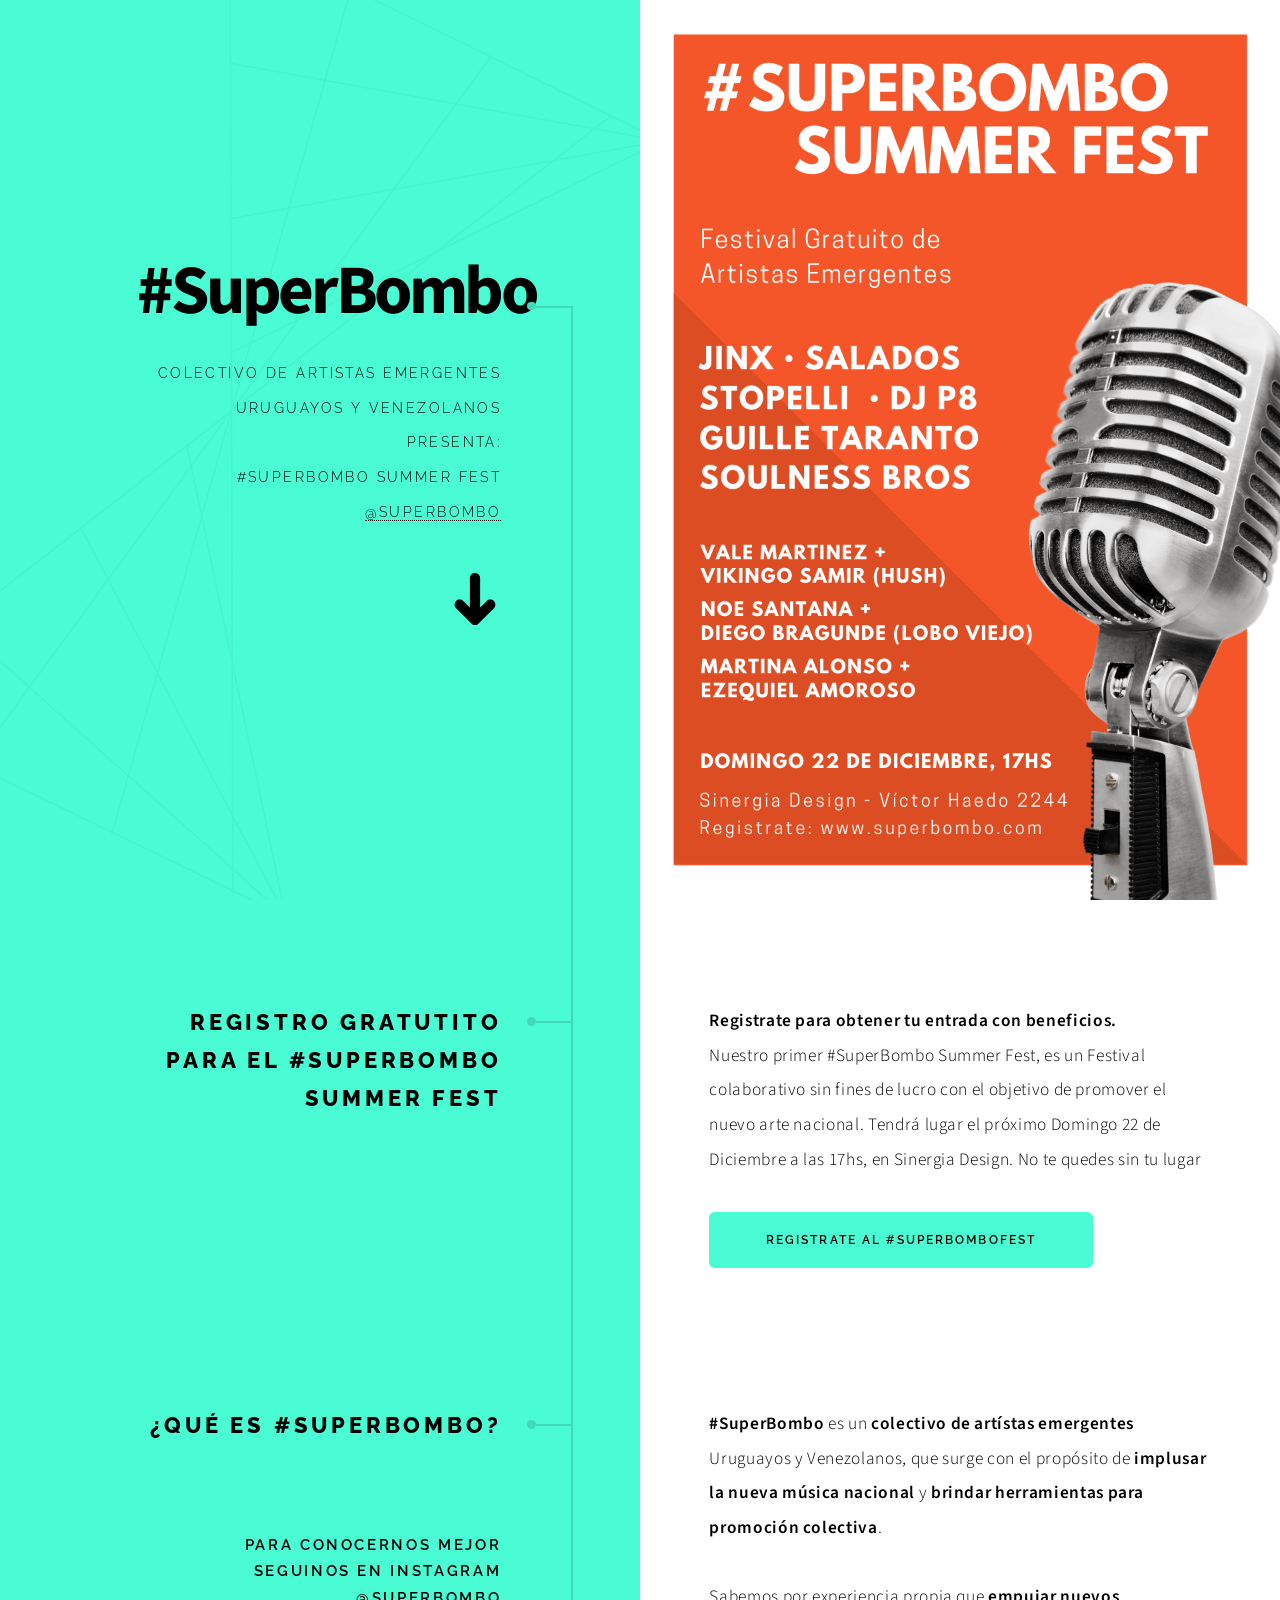
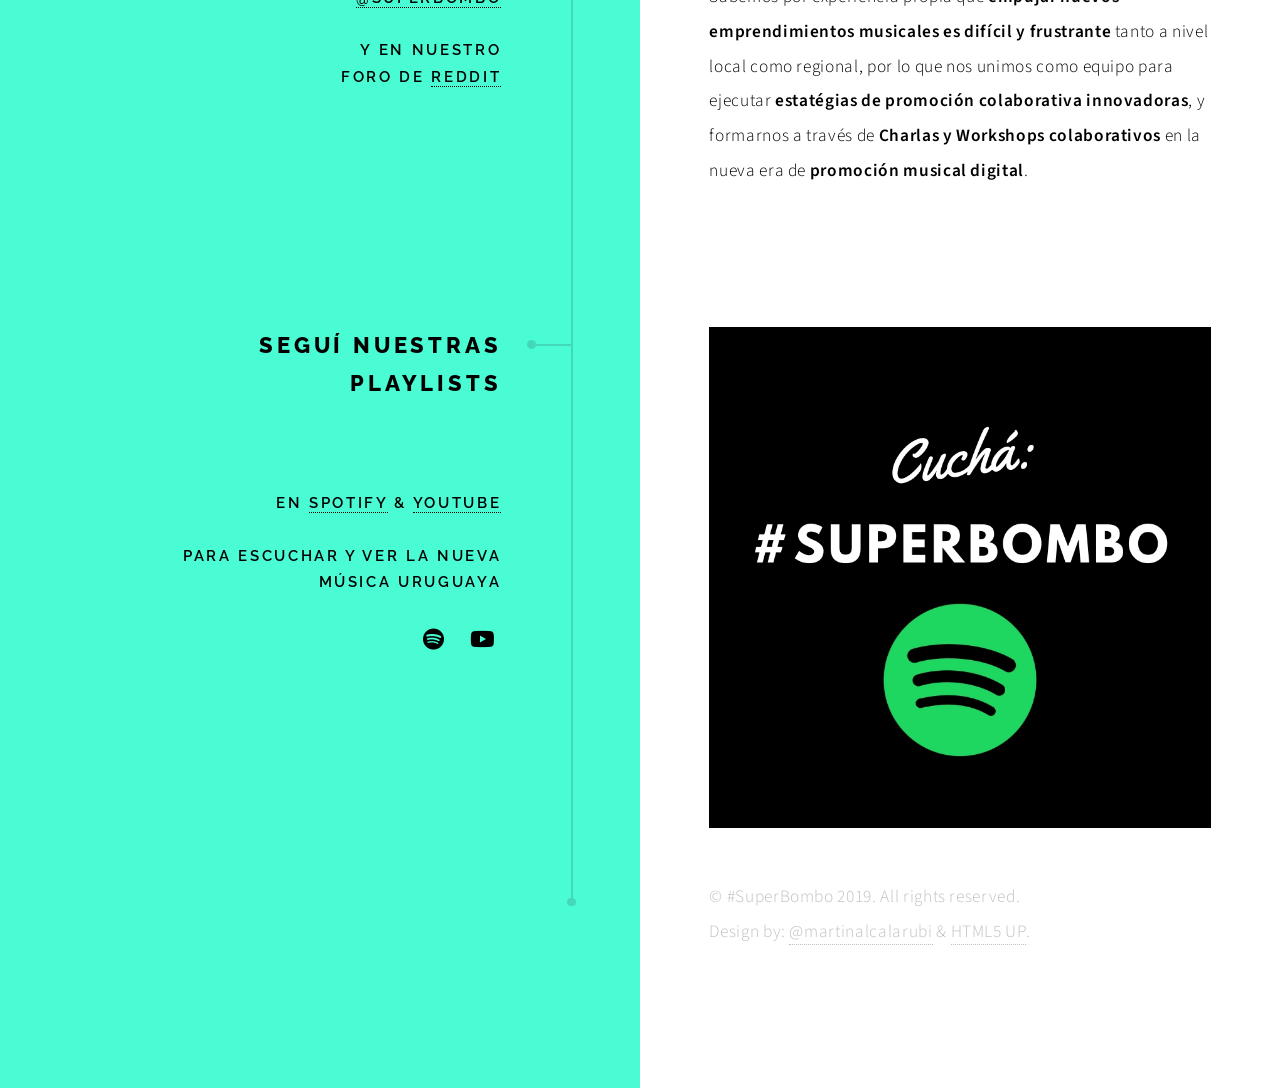
==== index.html @ 69445394 "minor changes" ====
<!DOCTYPE HTML>
<!--
	Paradigm Shift by HTML5 UP
	html5up.net | @ajlkn
	Free for personal and commercial use under the CCA 3.0 license (html5up.net/license)
-->
<html>
	<head>
		<title>#SuperBombo: Colectivo de artistas emergentes</title>
		<meta charset="utf-8" />
		<meta name="viewport" content="width=device-width, initial-scale=1, user-scalable=no" />
		<meta name="description" content="" />
		<meta name="keywords" content="" />
		<link rel='icon' href='images/SB_Favicon_full_small.gif' type='image/x-icon'/ >
		<link rel="stylesheet" href="assets/css/main.css" />
	</head>
	<body class="is-preload">

		<!-- Wrapper -->
			<div id="wrapper">

				<!-- Intro -->
					<section class="intro">
						<header>
							<h1>#SuperBombo</h1>
							<p>Colectivo de artistas emergentes</br>Uruguayos y Venezolanos</br> Presenta:</br>#SuperBombo Summer Fest</br><a href="https://instagram.com/superbombo" target="_blank">@superbombo</a> <!-- / <a href="https://html5up.net">HTML5 UP</a> --></p>
							<ul class="actions">
								<li><a href="#first" class="arrow scrolly"><span class="label">Next</span></a></li>
							</ul>
						</header>
						<div class="content">
							<span class="image fill" data-position="center"><img src="images/SBBannerWeb.png" alt="" /></span>
						</div>
					</section>


				<!-- Section -->
					<!-- <section>
						<header>
							<h2>Ultrices erat magna sed condimentum</h2>
						</header>
						<div class="content">
							<p><strong>Integer mollis egestas</strong> nam maximus erat id euismod egestas. Pellentesque sapien ac quam. Lorem ipsum dolor sit nullam.</p>

							<!-- Section -->
								<!-- <section>
									<header>
										<h3>Erat aliquam</h3>
										<p>Vehicula ultrices dolor amet ultricies et condimentum. Magna sed etiam consequat, et lorem adipiscing sed dolor sit amet, consectetur amet do eiusmod tempor incididunt  ipsum suspendisse ultrices gravida.</p>
									</header>
									<div class="content">
										<div class="gallery">
											<a href="images/gallery/fulls/01.jpg" class="landscape"><img src="images/gallery/thumbs/01.jpg" alt="" /></a>
											<a href="images/gallery/fulls/02.jpg"><img src="images/gallery/thumbs/02.jpg" alt="" /></a>
											<a href="images/gallery/fulls/03.jpg"><img src="images/gallery/thumbs/03.jpg" alt="" /></a>
											<a href="images/gallery/fulls/04.jpg" class="landscape"><img src="images/gallery/thumbs/04.jpg" alt="" /></a>
										</div>
									</div>
								</section> --> 

							<!-- Section -->
								<!-- <section>
									<header>
										<h3>Nisl consequat</h3>
										<p>Aenean ornare velit lacus, ac varius enim ullamcorper eu. Proin aliquam sed facilisis ante interdum congue. Integer mollis, nisl amet convallis, porttitor magna ullamcorper, amet mauris. Ut magna finibus nisi nec lacinia ipsum maximus.</p>
									</header>
									<div class="content">
										<div class="gallery">
											<a href="images/gallery/fulls/05.jpg" class="landscape"><img src="images/gallery/thumbs/05.jpg" alt="" /></a>
											<a href="images/gallery/fulls/06.jpg"><img src="images/gallery/thumbs/06.jpg" alt="" /></a>
											<a href="images/gallery/fulls/07.jpg"><img src="images/gallery/thumbs/07.jpg" alt="" /></a>
										</div>
									</div>
								</section>
 -->
							<!-- Section -->
								<!-- <section>
									<header>
										<h3>Lorem gravida</h3>
										<p>Proin aliquam facilisis ante interdum. Sed nulla amet lorem feugiat tempus aenean ornare velit lacus, ac varius sed enim lorem ullamcorper dolore.  ac varius enim lorem ullamcorper dolore. Proin aliquam facilisis.</p>
									</header>
									<div class="content">
										<div class="gallery">
											<a href="images/gallery/fulls/08.jpg" class="portrait"><img src="images/gallery/thumbs/08.jpg" alt="" /></a>
											<a href="images/gallery/fulls/09.jpg" class="portrait"><img src="images/gallery/thumbs/09.jpg" alt="" /></a>
											<a href="images/gallery/fulls/10.jpg" class="landscape"><img src="images/gallery/thumbs/10.jpg" alt="" /></a>
										</div>
									</div>
								</section>

						</div>
					</section> -->

				<!-- Section -->
					<section>
						<header>
							<h2>Registro gratutito</br>para el #SuperBombo</br>Summer Fest</h2>
						</header>
						<div class="content">
							<p><strong>Registrate para obtener tu entrada con beneficios.</strong></br>Nuestro primer #SuperBombo Summer Fest, es un Festival colaborativo sin fines de lucro con el objetivo de promover el nuevo arte nacional. Tendrá lugar el próximo Domingo 22 de Diciembre a las 17hs, en Sinergia Design. No te quedes sin tu lugar</p>
							<ul class="actions">
								<li><a href="https://www.eventbrite.com/e/superbombo-summer-fest-registration-86314514035" target="_blank"class="button primary large">Registrate al #SuperBomboFest</a></li>
								<!-- <li><a href="#" class="button large">Learn More</a></li> -->
							</ul>
						</div>
					</section>

				<!-- Section -->
					<section>
						<header>
							<h2>¿Qué es #SuperBombo?</h2>
							<h3>Para conocernos mejor</br>Seguinos en Instagram<!-- /br>para conocernos mejor y estar al tanto de nuestras novedades --></br><a href="https://instagram.com/superbombo" target="_blank">@superbombo</a></h3>
									<!-- <ul class="icons">
										<li><a href="https://instagram.com/superbombo" target="_blank" class="icon brands fa-instagram"><span class="label">Instagram</span></a></li>
									</ul> -->
							<h3>Y en Nuestro</br>foro de <!-- /br>para conocernos mejor y estar al tanto de nuestras novedades --><a href="https://www.reddit.com/r/SuperBombo/" target="_blank">Reddit</a></h3>
						</header>
						<div class="content">
							<p><strong>#SuperBombo</strong> es un <strong>colectivo de artístas emergentes</strong> Uruguayos y Venezolanos, que surge con el propósito de <strong>implusar la nueva música nacional</strong> y <strong>brindar herramientas para promoción colectiva</strong>.</p>
							<!-- <ul class="feature-icons">
								<li class="icon solid fa-laptop">Consequat tempus</li>
								<li class="icon solid fa-bolt">Etiam adipiscing</li>
								<li class="icon solid fa-signal">Libero nullam</li>
								<li class="icon solid fa-cog">Blandit condimentum</li>
								<li class="icon solid fa-map-marker-alt">Lorem ipsum dolor</li>
								<li class="icon solid fa-code">Nibh amet venenatis</li> -->
							</ul>
							<p>Sabemos por experiencia propia que <strong>empujar nuevos emprendimientos musicales es difícil y frustrante</strong> tanto a nivel local como regional, por lo que nos unimos como equipo para ejecutar <strong>estatégias de promoción colaborativa innovadoras</strong>, y formarnos a través de <strong>Charlas y Workshops colaborativos</strong> en la nueva era de <strong>promoción musical digital</strong>.</p>
						</div>
					</section>

				<!-- Section -->
					<section id="first">
						<header>
							<h2>Seguí nuestras Playlists</h2>
							<h3>En <a href="https://open.spotify.com/playlist/7JH5o0ULTYWvdC6w6sTnpC?si=OyrurOZrRtG21-oUPb9DfA" target="_blank">Spotify</a> & <a href="https://www.youtube.com/channel/UCRXZlw--zNvwN9e4viiqx-A" target="_blank">YouTube</a></br></br>Para escuchar y ver la nueva música Uruguaya</h3>
									<ul class="icons">
										<!-- <li><a href="#" class="icon brands fa-twitter"><span class="label">Twitter</span></a></li> -->
										<!-- <li><a href="#" class="icon brands fa-facebook-f"><span class="label">Facebook</span></a></li> -->
										<li><a href="https://open.spotify.com/playlist/7JH5o0ULTYWvdC6w6sTnpC?si=OyrurOZrRtG21-oUPb9DfA" target="_blank" class="icon brands fa-spotify"><span class="label">Spotify</span></a></li>
										<!-- <li><a href="https://www.instagram.com/superbombo/" class="icon brands fa-instagram"><span class="label">Instagram</span></a></li> -->
										<!-- <li><a href="#" class="icon brands fa-linkedin-in"><span class="label">LinkedIn</span></a></li> -->
										<li><a href="https://www.youtube.com/watch?v=DDHJbDofjAA&list=PLGVexauTMUzgEgOKtb2oM56M44fS-HSus" target="_blank" class="icon brands fa-youtube"><span class="label">YouTube</span></a></li>
										<!-- <li><a href="#" class="icon brands fa-codepen"><span class="label">Codepen</span></a></li> -->
									</ul>

						</header>

						<div class="content">
							<!-- <p><strong>Lorem ipsum dolor</strong> sit amet consectetur adipiscing elit. Duis dapibus rutrum facilisis. Class aptent taciti sociosqu ad litora torquent per conubia nostra, per inceptos himenaeos. Etiam tristique libero eu nibh porttitor amet fermentum. Nullam venenatis erat id vehicula ultrices sed ultricies condimentum. Magna sed etiam consequat, et lorem adipiscing sed nulla. Volutpat nisl et tempus et dolor libero, feugiat magna tempus, sed et lorem adipiscing.</p> -->
							<span class="image main"><img src="images/CSB.jpg" alt="" /></span>
						</div>
					</section>
				<!-- Elements -->
				<!--
					<section>
						<header>
							<h2>Elements</h2>
						</header>
						<div class="content">

							<section>
								<header>
									<h3>Text</h3>
								</header>
								<div class="content">
									<p>This is <b>bold</b> and this is <strong>strong</strong>. This is <i>italic</i> and this is <em>emphasized</em>.
									This is <sup>superscript</sup> text and this is <sub>subscript</sub> text.
									This is <u>underlined</u> and this is code: <code>for (;;) { ... }</code>. Finally, <a href="#">this is a link</a>.</p>
									<hr />
									<h2>Heading Level 2</h2>
									<h3>Heading Level 3</h3>
									<h4>Heading Level 4</h4>
									<h5>Heading Level 5</h5>
									<hr />
									<h5>Blockquote</h5>
									<blockquote>Fringilla nisl. Donec accumsan interdum nisi, quis tincidunt felis sagittis eget tempus euismod. Vestibulum ante ipsum primis in faucibus vestibulum. Blandit adipiscing eu felis iaculis volutpat ac adipiscing accumsan faucibus. Vestibulum ante ipsum primis in faucibus lorem ipsum dolor sit amet nullam adipiscing eu felis.</blockquote>
									<h5>Preformatted</h5>
									<pre><code>i = 0;

while (!deck.isInOrder()) {
  print 'Iteration ' + i;
  deck.shuffle();
  i++;
}

print 'Sorted in ' + i + ' iterations.';</code></pre>
								</div>
							</section>

							<section>
								<header>
									<h3>Lists</h3>
								</header>
								<div class="content">

									<h4>Unordered</h4>
									<ul>
										<li>Dolor pulvinar etiam.</li>
										<li>Sagittis adipiscing.</li>
										<li>Felis enim feugiat.</li>
									</ul>

									<h4>Alternate</h4>
									<ul class="alt">
										<li>Dolor pulvinar etiam.</li>
										<li>Sagittis adipiscing.</li>
										<li>Felis enim feugiat.</li>
									</ul>

									<h4>Ordered</h4>
									<ol>
										<li>Dolor pulvinar etiam.</li>
										<li>Etiam vel felis viverra.</li>
										<li>Felis enim feugiat.</li>
										<li>Dolor pulvinar etiam.</li>
										<li>Etiam vel felis lorem.</li>
										<li>Felis enim et feugiat.</li>
									</ol>
									<h4>Icons</h4>
									<ul class="icons">
										<li><a href="#" class="icon brands fa-twitter"><span class="label">Twitter</span></a></li>
										<li><a href="#" class="icon brands fa-facebook-f"><span class="label">Facebook</span></a></li>
										<li><a href="#" class="icon brands fa-instagram"><span class="label">Instagram</span></a></li>
										<li><a href="#" class="icon brands fa-github"><span class="label">Github</span></a></li>
									</ul>

									<h4>Actions</h4>
									<ul class="actions">
										<li><a href="#" class="button primary">Default</a></li>
										<li><a href="#" class="button">Default</a></li>
									</ul>
									<ul class="actions stacked">
										<li><a href="#" class="button primary">Default</a></li>
										<li><a href="#" class="button">Default</a></li>
									</ul>
								</div>
							</section>

							<section>
								<header>
									<h3>Table</h3>
								</header>
								<div class="content">
									<h4>Default</h4>
									<div class="table-wrapper">
										<table>
											<thead>
												<tr>
													<th>Name</th>
													<th>Description</th>
													<th>Price</th>
												</tr>
											</thead>
											<tbody>
												<tr>
													<td>Item One</td>
													<td>Ante turpis integer aliquet porttitor.</td>
													<td>29.99</td>
												</tr>
												<tr>
													<td>Item Two</td>
													<td>Vis ac commodo adipiscing arcu aliquet.</td>
													<td>19.99</td>
												</tr>
												<tr>
													<td>Item Three</td>
													<td> Morbi faucibus arcu accumsan lorem.</td>
													<td>29.99</td>
												</tr>
												<tr>
													<td>Item Four</td>
													<td>Vitae integer tempus condimentum.</td>
													<td>19.99</td>
												</tr>
												<tr>
													<td>Item Five</td>
													<td>Ante turpis integer aliquet porttitor.</td>
													<td>29.99</td>
												</tr>
											</tbody>
											<tfoot>
												<tr>
													<td colspan="2"></td>
													<td>100.00</td>
												</tr>
											</tfoot>
										</table>
									</div>

									<h4>Alternate</h4>
									<div class="table-wrapper">
										<table class="alt">
											<thead>
												<tr>
													<th>Name</th>
													<th>Description</th>
													<th>Price</th>
												</tr>
											</thead>
											<tbody>
												<tr>
													<td>Item One</td>
													<td>Ante turpis integer aliquet porttitor.</td>
													<td>29.99</td>
												</tr>
												<tr>
													<td>Item Two</td>
													<td>Vis ac commodo adipiscing arcu aliquet.</td>
													<td>19.99</td>
												</tr>
												<tr>
													<td>Item Three</td>
													<td> Morbi faucibus arcu accumsan lorem.</td>
													<td>29.99</td>
												</tr>
												<tr>
													<td>Item Four</td>
													<td>Vitae integer tempus condimentum.</td>
													<td>19.99</td>
												</tr>
												<tr>
													<td>Item Five</td>
													<td>Ante turpis integer aliquet porttitor.</td>
													<td>29.99</td>
												</tr>
											</tbody>
											<tfoot>
												<tr>
													<td colspan="2"></td>
													<td>100.00</td>
												</tr>
											</tfoot>
										</table>
									</div>
								</div>
							</section>

							<section>
								<header>
									<h3>Buttons</h3>
								</header>
								<div class="content">
									<ul class="actions">
										<li><a href="#" class="button primary">Primary</a></li>
										<li><a href="#" class="button">Default</a></li>
									</ul>
									<ul class="actions">
										<li><a href="#" class="button large">Large</a></li>
										<li><a href="#" class="button">Default</a></li>
										<li><a href="#" class="button small">Small</a></li>
									</ul>
									<ul class="actions">
										<li><a href="#" class="button primary icon solid fa-download">Icon</a></li>
										<li><a href="#" class="button icon solid fa-download">Icon</a></li>
									</ul>
									<ul class="actions">
										<li><span class="button primary disabled">Disabled</span></li>
										<li><span class="button disabled">Disabled</span></li>
									</ul>
								</div>
							</section>

							<section>
								<header>
									<h3>Form</h3>
								</header>
								<div class="content">
									<form method="post" action="#">
										<div class="fields">
											<div class="field half">
												<label for="demo-name">Name</label>
												<input type="text" name="demo-name" id="demo-name" value="" placeholder="Jane Doe" />
											</div>
											<div class="field half">
												<label for="demo-email">Email</label>
												<input type="email" name="demo-email" id="demo-email" value="" placeholder="jane@untitled.tld" />
											</div>
											<div class="field">
												<label for="demo-category">Category</label>
												<select name="demo-category" id="demo-category">
													<option value="">-</option>
													<option value="1">Manufacturing</option>
													<option value="1">Shipping</option>
													<option value="1">Administration</option>
													<option value="1">Human Resources</option>
												</select>
											</div>
											<div class="field half">
												<input type="radio" id="demo-priority-low" name="demo-priority" checked>
												<label for="demo-priority-low">Low</label>
											</div>
											<div class="field half">
												<input type="radio" id="demo-priority-high" name="demo-priority">
												<label for="demo-priority-high">High</label>
											</div>
											<div class="field half">
												<input type="checkbox" id="demo-copy" name="demo-copy">
												<label for="demo-copy">Email me a copy</label>
											</div>
											<div class="field half">
												<input type="checkbox" id="demo-human" name="demo-human" checked>
												<label for="demo-human">Not a robot</label>
											</div>
											<div class="field">
												<label for="demo-message">Message</label>
												<textarea name="demo-message" id="demo-message" placeholder="Enter your message" rows="6"></textarea>
											</div>
										</div>
										<ul class="actions">
											<li><input type="submit" value="Send Message" class="primary" /></li>
											<li><input type="reset" value="Reset" /></li>
										</ul>
									</form>
								</div>
							</section>

						</div>
					</section>
				-->

				

				<!-- Copyright -->
					<div class="copyright">&copy; #SuperBombo 2019. All rights reserved.</br>Design by: <a href="https://instagram.com/martinalcalarubi" target="_blank">@martinalcalarubi</a> & <a href="https://html5up.net" target="_blank">HTML5 UP</a>.</div>

			</div>

		<!-- Scripts -->
			<script src="assets/js/jquery.min.js"></script>
			<script src="assets/js/jquery.scrolly.min.js"></script>
			<script src="assets/js/browser.min.js"></script>
			<script src="assets/js/breakpoints.min.js"></script>
			<script src="assets/js/util.js"></script>
			<script src="assets/js/main.js"></script>

	</body>
</html>
---- assets/css/main.css ----
@import url(fontawesome-all.min.css);
@import url("https://fonts.googleapis.com/css?family=Source+Sans+Pro:300,600,700,300i,600i,700i|Raleway:600,800");

/*
	Paradigm Shift by HTML5 UP
	html5up.net | @ajlkn
	Free for personal and commercial use under the CCA 3.0 license (html5up.net/license)
*/

html, body, div, span, applet, object,
iframe, h1, h2, h3, h4, h5, h6, p, blockquote,
pre, a, abbr, acronym, address, big, cite,
code, del, dfn, em, img, ins, kbd, q, s, samp,
small, strike, strong, sub, sup, tt, var, b,
u, i, center, dl, dt, dd, ol, ul, li, fieldset,
form, label, legend, table, caption, tbody,
tfoot, thead, tr, th, td, article, aside,
canvas, details, embed, figure, figcaption,
footer, header, hgroup, menu, nav, output, ruby,
section, summary, time, mark, audio, video {
	margin: 0;
	padding: 0;
	border: 0;
	font-size: 100%;
	font: inherit;
	vertical-align: baseline;}

article, aside, details, figcaption, figure,
footer, header, hgroup, menu, nav, section {
	display: block;}

body {
	line-height: 1;
}

ol, ul {
	list-style: none;
}

blockquote, q {
	quotes: none;
}

	blockquote:before, blockquote:after, q:before, q:after {
		content: '';
		content: none;
	}

table {
	border-collapse: collapse;
	border-spacing: 0;
}

body {
	-webkit-text-size-adjust: none;
}

mark {
	background-color: transparent;
	color: inherit;
}

input::-moz-focus-inner {
	border: 0;
	padding: 0;
}

input, select, textarea {
	-moz-appearance: none;
	-webkit-appearance: none;
	-ms-appearance: none;
	appearance: none;
}

/* Basic */

	@-ms-viewport {
		width: device-width;
	}

	body {
		-ms-overflow-style: scrollbar;
	}

	@media screen and (max-width: 480px) {

		html, body {
			min-width: 320px;
		}

	}

	html {
		box-sizing: border-box;
	}

	*, *:before, *:after {
		box-sizing: inherit;
	}

	html {
		overflow-x: hidden;
	}

	body {
		background: #ffffff;
		overflow-x: hidden;
	}

		body.is-preload *, body.is-preload *:before, body.is-preload *:after {
			-moz-animation: none !important;
			-webkit-animation: none !important;
			-ms-animation: none !important;
			animation: none !important;
			-moz-transition: none !important;
			-webkit-transition: none !important;
			-ms-transition: none !important;
			transition: none !important;
		}

/* Typography */

	html {
		font-size: 18pt;
	}

		@media screen and (max-width: 1920px) {

			html {
				font-size: 13pt;
			}

		}

		@media screen and (max-width: 1152px) {

			html {
				font-size: 14pt;
			}

		}

		@media screen and (max-width: 736px) {

			html {
				font-size: 12pt;
			}

		}

		@media screen and (max-width: 480px) {

			html {
				font-size: 11pt;
			}

		}

	body {
		background-color: #ffffff;
		color: #000000;
	}

	body, input, select, textarea {
		color: #000000;
		font-family: "Source Sans Pro", Helvetica, sans-serif;
		font-size: 1rem;
		font-weight: 300;
		letter-spacing: 0.0375em;
		line-height: 2;
	}

	a {
		-moz-transition: border-bottom-color 0.25s ease-in-out;
		-webkit-transition: border-bottom-color 0.25s ease-in-out;
		-ms-transition: border-bottom-color 0.25s ease-in-out;
		transition: border-bottom-color 0.25s ease-in-out;
		text-decoration: none;
		color: #000000;
		border-bottom: dotted 1px;
	}

		a:hover {
			text-decoration: none;
			border-bottom-color: transparent;
		}

	strong, b {
		font-weight: 600;
		color: #000000;
	}

	em, i {
		font-style: italic;
	}

	p {
		margin: 0 0 2rem 0;
	}

	h1, h2, h3, h4, h5, h6 {
		color: #000000;
		font-family: "Raleway", Helvetica, sans-serif;
		font-weight: 600;
		letter-spacing: 0.175em;
		line-height: 1.75;
		margin: 0 0 1.5rem 0;
		text-transform: uppercase;
	}

		h1 a, h2 a, h3 a, h4 a, h5 a, h6 a {
			color: inherit;
			text-decoration: none;
		}

	h1 {
		font-family: "Source Sans Pro", Helvetica, sans-serif;
		font-size: 4rem;
		font-weight: 700;
		letter-spacing: -0.05em;
		line-height: 1.1;
		margin: 0 0 1.5rem 0;
		text-transform: none;
	}

	h2 {
		font-size: 1.25rem;
		font-weight: 800;
		margin: 0 0 2rem 0;
	}

	h3 {
		font-size: 0.875rem;
	}

	h4 {
		font-size: 0.875rem;
	}

	h5 {
		font-size: 0.75rem;
	}

	h6 {
		font-size: 0.625rem;
	}

	@media screen and (max-width: 736px) {

		h1 {
			font-size: 3.8rem;
			line-height: 1.1;
		}

		h2 {
			font-size: 1.25rem;
			line-height: 1.7;
		}

		h3 {
			font-size: 0.9rem;
		}

		h4 {
			font-size: 0.75rem;
		}

		h5 {
			font-size: 0.675rem;
		}

	}

	@media screen and (max-width: 360px) {

		h1 {
			font-size: 3.5rem;
		}

		h2 {
			font-size: 1.125rem;
		}

		h3 {
			font-size: 0.8rem;
		}

		h4 {
			font-size: 0.675rem;
		}

		h5 {
			font-size: 0.675rem;
		}

	}

	sub {
		font-size: 0.8rem;
		position: relative;
		top: 0.5rem;
	}

	sup {
		font-size: 0.8rem;
		position: relative;
		top: -0.5rem;
	}

	blockquote {
		border-left: solid 0.5rem rgba(144, 144, 144, 0.25);
		font-style: italic;
		margin: 0 0 2rem 0;
		padding: 1rem 0 1rem 2rem;
	}

	code {
		background: rgba(144, 144, 144, 0.1);
		border-radius: 0.325rem;
		font-family: "Courier New", monospace;
		font-size: 0.9rem;
		margin: 0 0.25rem;
		padding: 0.25rem 0.65rem;
	}

	pre {
		-webkit-overflow-scrolling: touch;
		font-family: "Courier New", monospace;
		font-size: 0.9rem;
		margin: 0 0 2rem 0;
		width: 100%;
	}

		pre code {
			display: block;
			line-height: 1.75;
			padding: 1rem 1.5rem;
			overflow-x: auto;
		}

	hr {
		border: 0;
		border-bottom: solid 2px rgba(144, 144, 144, 0.25);
		margin: 3rem 0;
	}

		hr.major {
			margin: 5rem 0;
		}

		@media screen and (max-width: 736px) {

			hr.major {
				margin: 3rem 0;
			}

		}

/* Row */

	.row {
		display: flex;
		flex-wrap: wrap;
		box-sizing: border-box;
		align-items: stretch;
	}

		.row > * {
			box-sizing: border-box;
		}

		.row.gtr-uniform > * > :last-child {
			margin-bottom: 0;
		}

		.row.aln-left {
			justify-content: flex-start;
		}

		.row.aln-center {
			justify-content: center;
		}

		.row.aln-right {
			justify-content: flex-end;
		}

		.row.aln-top {
			align-items: flex-start;
		}

		.row.aln-middle {
			align-items: center;
		}

		.row.aln-bottom {
			align-items: flex-end;
		}

		.row > .imp {
			order: -1;
		}

		.row > .col-1 {
			width: 8.33333%;
		}

		.row > .off-1 {
			margin-left: 8.33333%;
		}

		.row > .col-2 {
			width: 16.66667%;
		}

		.row > .off-2 {
			margin-left: 16.66667%;
		}

		.row > .col-3 {
			width: 25%;
		}

		.row > .off-3 {
			margin-left: 25%;
		}

		.row > .col-4 {
			width: 33.33333%;
		}

		.row > .off-4 {
			margin-left: 33.33333%;
		}

		.row > .col-5 {
			width: 41.66667%;
		}

		.row > .off-5 {
			margin-left: 41.66667%;
		}

		.row > .col-6 {
			width: 50%;
		}

		.row > .off-6 {
			margin-left: 50%;
		}

		.row > .col-7 {
			width: 58.33333%;
		}

		.row > .off-7 {
			margin-left: 58.33333%;
		}

		.row > .col-8 {
			width: 66.66667%;
		}

		.row > .off-8 {
			margin-left: 66.66667%;
		}

		.row > .col-9 {
			width: 75%;
		}

		.row > .off-9 {
			margin-left: 75%;
		}

		.row > .col-10 {
			width: 83.33333%;
		}

		.row > .off-10 {
			margin-left: 83.33333%;
		}

		.row > .col-11 {
			width: 91.66667%;
		}

		.row > .off-11 {
			margin-left: 91.66667%;
		}

		.row > .col-12 {
			width: 100%;
		}

		.row > .off-12 {
			margin-left: 100%;
		}

		.row.gtr-0 {
			margin-top: 0;
			margin-left: 0rem;
		}

			.row.gtr-0 > * {
				padding: 0 0 0 0rem;
			}

			.row.gtr-0.gtr-uniform {
				margin-top: 0rem;
			}

				.row.gtr-0.gtr-uniform > * {
					padding-top: 0rem;
				}

		.row.gtr-25 {
			margin-top: 0;
			margin-left: -0.5rem;
		}

			.row.gtr-25 > * {
				padding: 0 0 0 0.5rem;
			}

			.row.gtr-25.gtr-uniform {
				margin-top: -0.5rem;
			}

				.row.gtr-25.gtr-uniform > * {
					padding-top: 0.5rem;
				}

		.row.gtr-50 {
			margin-top: 0;
			margin-left: -1rem;
		}

			.row.gtr-50 > * {
				padding: 0 0 0 1rem;
			}

			.row.gtr-50.gtr-uniform {
				margin-top: -1rem;
			}

				.row.gtr-50.gtr-uniform > * {
					padding-top: 1rem;
				}

		.row {
			margin-top: 0;
			margin-left: -2rem;
		}

			.row > * {
				padding: 0 0 0 2rem;
			}

			.row.gtr-uniform {
				margin-top: -2rem;
			}

				.row.gtr-uniform > * {
					padding-top: 2rem;
				}

		.row.gtr-150 {
			margin-top: 0;
			margin-left: -3rem;
		}

			.row.gtr-150 > * {
				padding: 0 0 0 3rem;
			}

			.row.gtr-150.gtr-uniform {
				margin-top: -3rem;
			}

				.row.gtr-150.gtr-uniform > * {
					padding-top: 3rem;
				}

		.row.gtr-200 {
			margin-top: 0;
			margin-left: -4rem;
		}

			.row.gtr-200 > * {
				padding: 0 0 0 4rem;
			}

			.row.gtr-200.gtr-uniform {
				margin-top: -4rem;
			}

				.row.gtr-200.gtr-uniform > * {
					padding-top: 4rem;
				}

		@media screen and (max-width: 1920px) {

			.row {
				display: flex;
				flex-wrap: wrap;
				box-sizing: border-box;
				align-items: stretch;
			}

				.row > * {
					box-sizing: border-box;
				}

				.row.gtr-uniform > * > :last-child {
					margin-bottom: 0;
				}

				.row.aln-left {
					justify-content: flex-start;
				}

				.row.aln-center {
					justify-content: center;
				}

				.row.aln-right {
					justify-content: flex-end;
				}

				.row.aln-top {
					align-items: flex-start;
				}

				.row.aln-middle {
					align-items: center;
				}

				.row.aln-bottom {
					align-items: flex-end;
				}

				.row > .imp-xlarge {
					order: -1;
				}

				.row > .col-1-xlarge {
					width: 8.33333%;
				}

				.row > .off-1-xlarge {
					margin-left: 8.33333%;
				}

				.row > .col-2-xlarge {
					width: 16.66667%;
				}

				.row > .off-2-xlarge {
					margin-left: 16.66667%;
				}

				.row > .col-3-xlarge {
					width: 25%;
				}

				.row > .off-3-xlarge {
					margin-left: 25%;
				}

				.row > .col-4-xlarge {
					width: 33.33333%;
				}

				.row > .off-4-xlarge {
					margin-left: 33.33333%;
				}

				.row > .col-5-xlarge {
					width: 41.66667%;
				}

				.row > .off-5-xlarge {
					margin-left: 41.66667%;
				}

				.row > .col-6-xlarge {
					width: 50%;
				}

				.row > .off-6-xlarge {
					margin-left: 50%;
				}

				.row > .col-7-xlarge {
					width: 58.33333%;
				}

				.row > .off-7-xlarge {
					margin-left: 58.33333%;
				}

				.row > .col-8-xlarge {
					width: 66.66667%;
				}

				.row > .off-8-xlarge {
					margin-left: 66.66667%;
				}

				.row > .col-9-xlarge {
					width: 75%;
				}

				.row > .off-9-xlarge {
					margin-left: 75%;
				}

				.row > .col-10-xlarge {
					width: 83.33333%;
				}

				.row > .off-10-xlarge {
					margin-left: 83.33333%;
				}

				.row > .col-11-xlarge {
					width: 91.66667%;
				}

				.row > .off-11-xlarge {
					margin-left: 91.66667%;
				}

				.row > .col-12-xlarge {
					width: 100%;
				}

				.row > .off-12-xlarge {
					margin-left: 100%;
				}

				.row.gtr-0 {
					margin-top: 0;
					margin-left: 0rem;
				}

					.row.gtr-0 > * {
						padding: 0 0 0 0rem;
					}

					.row.gtr-0.gtr-uniform {
						margin-top: 0rem;
					}

						.row.gtr-0.gtr-uniform > * {
							padding-top: 0rem;
						}

				.row.gtr-25 {
					margin-top: 0;
					margin-left: -0.5rem;
				}

					.row.gtr-25 > * {
						padding: 0 0 0 0.5rem;
					}

					.row.gtr-25.gtr-uniform {
						margin-top: -0.5rem;
					}

						.row.gtr-25.gtr-uniform > * {
							padding-top: 0.5rem;
						}

				.row.gtr-50 {
					margin-top: 0;
					margin-left: -1rem;
				}

					.row.gtr-50 > * {
						padding: 0 0 0 1rem;
					}

					.row.gtr-50.gtr-uniform {
						margin-top: -1rem;
					}

						.row.gtr-50.gtr-uniform > * {
							padding-top: 1rem;
						}

				.row {
					margin-top: 0;
					margin-left: -2rem;
				}

					.row > * {
						padding: 0 0 0 2rem;
					}

					.row.gtr-uniform {
						margin-top: -2rem;
					}

						.row.gtr-uniform > * {
							padding-top: 2rem;
						}

				.row.gtr-150 {
					margin-top: 0;
					margin-left: -3rem;
				}

					.row.gtr-150 > * {
						padding: 0 0 0 3rem;
					}

					.row.gtr-150.gtr-uniform {
						margin-top: -3rem;
					}

						.row.gtr-150.gtr-uniform > * {
							padding-top: 3rem;
						}

				.row.gtr-200 {
					margin-top: 0;
					margin-left: -4rem;
				}

					.row.gtr-200 > * {
						padding: 0 0 0 4rem;
					}

					.row.gtr-200.gtr-uniform {
						margin-top: -4rem;
					}

						.row.gtr-200.gtr-uniform > * {
							padding-top: 4rem;
						}

		}

		@media screen and (max-width: 1280px) {

			.row {
				display: flex;
				flex-wrap: wrap;
				box-sizing: border-box;
				align-items: stretch;
			}

				.row > * {
					box-sizing: border-box;
				}

				.row.gtr-uniform > * > :last-child {
					margin-bottom: 0;
				}

				.row.aln-left {
					justify-content: flex-start;
				}

				.row.aln-center {
					justify-content: center;
				}

				.row.aln-right {
					justify-content: flex-end;
				}

				.row.aln-top {
					align-items: flex-start;
				}

				.row.aln-middle {
					align-items: center;
				}

				.row.aln-bottom {
					align-items: flex-end;
				}

				.row > .imp-large {
					order: -1;
				}

				.row > .col-1-large {
					width: 8.33333%;
				}

				.row > .off-1-large {
					margin-left: 8.33333%;
				}

				.row > .col-2-large {
					width: 16.66667%;
				}

				.row > .off-2-large {
					margin-left: 16.66667%;
				}

				.row > .col-3-large {
					width: 25%;
				}

				.row > .off-3-large {
					margin-left: 25%;
				}

				.row > .col-4-large {
					width: 33.33333%;
				}

				.row > .off-4-large {
					margin-left: 33.33333%;
				}

				.row > .col-5-large {
					width: 41.66667%;
				}

				.row > .off-5-large {
					margin-left: 41.66667%;
				}

				.row > .col-6-large {
					width: 50%;
				}

				.row > .off-6-large {
					margin-left: 50%;
				}

				.row > .col-7-large {
					width: 58.33333%;
				}

				.row > .off-7-large {
					margin-left: 58.33333%;
				}

				.row > .col-8-large {
					width: 66.66667%;
				}

				.row > .off-8-large {
					margin-left: 66.66667%;
				}

				.row > .col-9-large {
					width: 75%;
				}

				.row > .off-9-large {
					margin-left: 75%;
				}

				.row > .col-10-large {
					width: 83.33333%;
				}

				.row > .off-10-large {
					margin-left: 83.33333%;
				}

				.row > .col-11-large {
					width: 91.66667%;
				}

				.row > .off-11-large {
					margin-left: 91.66667%;
				}

				.row > .col-12-large {
					width: 100%;
				}

				.row > .off-12-large {
					margin-left: 100%;
				}

				.row.gtr-0 {
					margin-top: 0;
					margin-left: 0rem;
				}

					.row.gtr-0 > * {
						padding: 0 0 0 0rem;
					}

					.row.gtr-0.gtr-uniform {
						margin-top: 0rem;
					}

						.row.gtr-0.gtr-uniform > * {
							padding-top: 0rem;
						}

				.row.gtr-25 {
					margin-top: 0;
					margin-left: -0.375rem;
				}

					.row.gtr-25 > * {
						padding: 0 0 0 0.375rem;
					}

					.row.gtr-25.gtr-uniform {
						margin-top: -0.375rem;
					}

						.row.gtr-25.gtr-uniform > * {
							padding-top: 0.375rem;
						}

				.row.gtr-50 {
					margin-top: 0;
					margin-left: -0.75rem;
				}

					.row.gtr-50 > * {
						padding: 0 0 0 0.75rem;
					}

					.row.gtr-50.gtr-uniform {
						margin-top: -0.75rem;
					}

						.row.gtr-50.gtr-uniform > * {
							padding-top: 0.75rem;
						}

				.row {
					margin-top: 0;
					margin-left: -1.5rem;
				}

					.row > * {
						padding: 0 0 0 1.5rem;
					}

					.row.gtr-uniform {
						margin-top: -1.5rem;
					}

						.row.gtr-uniform > * {
							padding-top: 1.5rem;
						}

				.row.gtr-150 {
					margin-top: 0;
					margin-left: -2.25rem;
				}

					.row.gtr-150 > * {
						padding: 0 0 0 2.25rem;
					}

					.row.gtr-150.gtr-uniform {
						margin-top: -2.25rem;
					}

						.row.gtr-150.gtr-uniform > * {
							padding-top: 2.25rem;
						}

				.row.gtr-200 {
					margin-top: 0;
					margin-left: -3rem;
				}

					.row.gtr-200 > * {
						padding: 0 0 0 3rem;
					}

					.row.gtr-200.gtr-uniform {
						margin-top: -3rem;
					}

						.row.gtr-200.gtr-uniform > * {
							padding-top: 3rem;
						}

		}

		@media screen and (max-width: 1152px) {

			.row {
				display: flex;
				flex-wrap: wrap;
				box-sizing: border-box;
				align-items: stretch;
			}

				.row > * {
					box-sizing: border-box;
				}

				.row.gtr-uniform > * > :last-child {
					margin-bottom: 0;
				}

				.row.aln-left {
					justify-content: flex-start;
				}

				.row.aln-center {
					justify-content: center;
				}

				.row.aln-right {
					justify-content: flex-end;
				}

				.row.aln-top {
					align-items: flex-start;
				}

				.row.aln-middle {
					align-items: center;
				}

				.row.aln-bottom {
					align-items: flex-end;
				}

				.row > .imp-medium {
					order: -1;
				}

				.row > .col-1-medium {
					width: 8.33333%;
				}

				.row > .off-1-medium {
					margin-left: 8.33333%;
				}

				.row > .col-2-medium {
					width: 16.66667%;
				}

				.row > .off-2-medium {
					margin-left: 16.66667%;
				}

				.row > .col-3-medium {
					width: 25%;
				}

				.row > .off-3-medium {
					margin-left: 25%;
				}

				.row > .col-4-medium {
					width: 33.33333%;
				}

				.row > .off-4-medium {
					margin-left: 33.33333%;
				}

				.row > .col-5-medium {
					width: 41.66667%;
				}

				.row > .off-5-medium {
					margin-left: 41.66667%;
				}

				.row > .col-6-medium {
					width: 50%;
				}

				.row > .off-6-medium {
					margin-left: 50%;
				}

				.row > .col-7-medium {
					width: 58.33333%;
				}

				.row > .off-7-medium {
					margin-left: 58.33333%;
				}

				.row > .col-8-medium {
					width: 66.66667%;
				}

				.row > .off-8-medium {
					margin-left: 66.66667%;
				}

				.row > .col-9-medium {
					width: 75%;
				}

				.row > .off-9-medium {
					margin-left: 75%;
				}

				.row > .col-10-medium {
					width: 83.33333%;
				}

				.row > .off-10-medium {
					margin-left: 83.33333%;
				}

				.row > .col-11-medium {
					width: 91.66667%;
				}

				.row > .off-11-medium {
					margin-left: 91.66667%;
				}

				.row > .col-12-medium {
					width: 100%;
				}

				.row > .off-12-medium {
					margin-left: 100%;
				}

				.row.gtr-0 {
					margin-top: 0;
					margin-left: 0rem;
				}

					.row.gtr-0 > * {
						padding: 0 0 0 0rem;
					}

					.row.gtr-0.gtr-uniform {
						margin-top: 0rem;
					}

						.row.gtr-0.gtr-uniform > * {
							padding-top: 0rem;
						}

				.row.gtr-25 {
					margin-top: 0;
					margin-left: -0.375rem;
				}

					.row.gtr-25 > * {
						padding: 0 0 0 0.375rem;
					}

					.row.gtr-25.gtr-uniform {
						margin-top: -0.375rem;
					}

						.row.gtr-25.gtr-uniform > * {
							padding-top: 0.375rem;
						}

				.row.gtr-50 {
					margin-top: 0;
					margin-left: -0.75rem;
				}

					.row.gtr-50 > * {
						padding: 0 0 0 0.75rem;
					}

					.row.gtr-50.gtr-uniform {
						margin-top: -0.75rem;
					}

						.row.gtr-50.gtr-uniform > * {
							padding-top: 0.75rem;
						}

				.row {
					margin-top: 0;
					margin-left: -1.5rem;
				}

					.row > * {
						padding: 0 0 0 1.5rem;
					}

					.row.gtr-uniform {
						margin-top: -1.5rem;
					}

						.row.gtr-uniform > * {
							padding-top: 1.5rem;
						}

				.row.gtr-150 {
					margin-top: 0;
					margin-left: -2.25rem;
				}

					.row.gtr-150 > * {
						padding: 0 0 0 2.25rem;
					}

					.row.gtr-150.gtr-uniform {
						margin-top: -2.25rem;
					}

						.row.gtr-150.gtr-uniform > * {
							padding-top: 2.25rem;
						}

				.row.gtr-200 {
					margin-top: 0;
					margin-left: -3rem;
				}

					.row.gtr-200 > * {
						padding: 0 0 0 3rem;
					}

					.row.gtr-200.gtr-uniform {
						margin-top: -3rem;
					}

						.row.gtr-200.gtr-uniform > * {
							padding-top: 3rem;
						}

		}

		@media screen and (max-width: 736px) {

			.row {
				display: flex;
				flex-wrap: wrap;
				box-sizing: border-box;
				align-items: stretch;
			}

				.row > * {
					box-sizing: border-box;
				}

				.row.gtr-uniform > * > :last-child {
					margin-bottom: 0;
				}

				.row.aln-left {
					justify-content: flex-start;
				}

				.row.aln-center {
					justify-content: center;
				}

				.row.aln-right {
					justify-content: flex-end;
				}

				.row.aln-top {
					align-items: flex-start;
				}

				.row.aln-middle {
					align-items: center;
				}

				.row.aln-bottom {
					align-items: flex-end;
				}

				.row > .imp-small {
					order: -1;
				}

				.row > .col-1-small {
					width: 8.33333%;
				}

				.row > .off-1-small {
					margin-left: 8.33333%;
				}

				.row > .col-2-small {
					width: 16.66667%;
				}

				.row > .off-2-small {
					margin-left: 16.66667%;
				}

				.row > .col-3-small {
					width: 25%;
				}

				.row > .off-3-small {
					margin-left: 25%;
				}

				.row > .col-4-small {
					width: 33.33333%;
				}

				.row > .off-4-small {
					margin-left: 33.33333%;
				}

				.row > .col-5-small {
					width: 41.66667%;
				}

				.row > .off-5-small {
					margin-left: 41.66667%;
				}

				.row > .col-6-small {
					width: 50%;
				}

				.row > .off-6-small {
					margin-left: 50%;
				}

				.row > .col-7-small {
					width: 58.33333%;
				}

				.row > .off-7-small {
					margin-left: 58.33333%;
				}

				.row > .col-8-small {
					width: 66.66667%;
				}

				.row > .off-8-small {
					margin-left: 66.66667%;
				}

				.row > .col-9-small {
					width: 75%;
				}

				.row > .off-9-small {
					margin-left: 75%;
				}

				.row > .col-10-small {
					width: 83.33333%;
				}

				.row > .off-10-small {
					margin-left: 83.33333%;
				}

				.row > .col-11-small {
					width: 91.66667%;
				}

				.row > .off-11-small {
					margin-left: 91.66667%;
				}

				.row > .col-12-small {
					width: 100%;
				}

				.row > .off-12-small {
					margin-left: 100%;
				}

				.row.gtr-0 {
					margin-top: 0;
					margin-left: 0rem;
				}

					.row.gtr-0 > * {
						padding: 0 0 0 0rem;
					}

					.row.gtr-0.gtr-uniform {
						margin-top: 0rem;
					}

						.row.gtr-0.gtr-uniform > * {
							padding-top: 0rem;
						}

				.row.gtr-25 {
					margin-top: 0;
					margin-left: -0.3125rem;
				}

					.row.gtr-25 > * {
						padding: 0 0 0 0.3125rem;
					}

					.row.gtr-25.gtr-uniform {
						margin-top: -0.3125rem;
					}

						.row.gtr-25.gtr-uniform > * {
							padding-top: 0.3125rem;
						}

				.row.gtr-50 {
					margin-top: 0;
					margin-left: -0.625rem;
				}

					.row.gtr-50 > * {
						padding: 0 0 0 0.625rem;
					}

					.row.gtr-50.gtr-uniform {
						margin-top: -0.625rem;
					}

						.row.gtr-50.gtr-uniform > * {
							padding-top: 0.625rem;
						}

				.row {
					margin-top: 0;
					margin-left: -1.25rem;
				}

					.row > * {
						padding: 0 0 0 1.25rem;
					}

					.row.gtr-uniform {
						margin-top: -1.25rem;
					}

						.row.gtr-uniform > * {
							padding-top: 1.25rem;
						}

				.row.gtr-150 {
					margin-top: 0;
					margin-left: -1.875rem;
				}

					.row.gtr-150 > * {
						padding: 0 0 0 1.875rem;
					}

					.row.gtr-150.gtr-uniform {
						margin-top: -1.875rem;
					}

						.row.gtr-150.gtr-uniform > * {
							padding-top: 1.875rem;
						}

				.row.gtr-200 {
					margin-top: 0;
					margin-left: -2.5rem;
				}

					.row.gtr-200 > * {
						padding: 0 0 0 2.5rem;
					}

					.row.gtr-200.gtr-uniform {
						margin-top: -2.5rem;
					}

						.row.gtr-200.gtr-uniform > * {
							padding-top: 2.5rem;
						}

		}

		@media screen and (max-width: 480px) {

			.row {
				display: flex;
				flex-wrap: wrap;
				box-sizing: border-box;
				align-items: stretch;
			}

				.row > * {
					box-sizing: border-box;
				}

				.row.gtr-uniform > * > :last-child {
					margin-bottom: 0;
				}

				.row.aln-left {
					justify-content: flex-start;
				}

				.row.aln-center {
					justify-content: center;
				}

				.row.aln-right {
					justify-content: flex-end;
				}

				.row.aln-top {
					align-items: flex-start;
				}

				.row.aln-middle {
					align-items: center;
				}

				.row.aln-bottom {
					align-items: flex-end;
				}

				.row > .imp-xsmall {
					order: -1;
				}

				.row > .col-1-xsmall {
					width: 8.33333%;
				}

				.row > .off-1-xsmall {
					margin-left: 8.33333%;
				}

				.row > .col-2-xsmall {
					width: 16.66667%;
				}

				.row > .off-2-xsmall {
					margin-left: 16.66667%;
				}

				.row > .col-3-xsmall {
					width: 25%;
				}

				.row > .off-3-xsmall {
					margin-left: 25%;
				}

				.row > .col-4-xsmall {
					width: 33.33333%;
				}

				.row > .off-4-xsmall {
					margin-left: 33.33333%;
				}

				.row > .col-5-xsmall {
					width: 41.66667%;
				}

				.row > .off-5-xsmall {
					margin-left: 41.66667%;
				}

				.row > .col-6-xsmall {
					width: 50%;
				}

				.row > .off-6-xsmall {
					margin-left: 50%;
				}

				.row > .col-7-xsmall {
					width: 58.33333%;
				}

				.row > .off-7-xsmall {
					margin-left: 58.33333%;
				}

				.row > .col-8-xsmall {
					width: 66.66667%;
				}

				.row > .off-8-xsmall {
					margin-left: 66.66667%;
				}

				.row > .col-9-xsmall {
					width: 75%;
				}

				.row > .off-9-xsmall {
					margin-left: 75%;
				}

				.row > .col-10-xsmall {
					width: 83.33333%;
				}

				.row > .off-10-xsmall {
					margin-left: 83.33333%;
				}

				.row > .col-11-xsmall {
					width: 91.66667%;
				}

				.row > .off-11-xsmall {
					margin-left: 91.66667%;
				}

				.row > .col-12-xsmall {
					width: 100%;
				}

				.row > .off-12-xsmall {
					margin-left: 100%;
				}

				.row.gtr-0 {
					margin-top: 0;
					margin-left: 0rem;
				}

					.row.gtr-0 > * {
						padding: 0 0 0 0rem;
					}

					.row.gtr-0.gtr-uniform {
						margin-top: 0rem;
					}

						.row.gtr-0.gtr-uniform > * {
							padding-top: 0rem;
						}

				.row.gtr-25 {
					margin-top: 0;
					margin-left: -0.3125rem;
				}

					.row.gtr-25 > * {
						padding: 0 0 0 0.3125rem;
					}

					.row.gtr-25.gtr-uniform {
						margin-top: -0.3125rem;
					}

						.row.gtr-25.gtr-uniform > * {
							padding-top: 0.3125rem;
						}

				.row.gtr-50 {
					margin-top: 0;
					margin-left: -0.625rem;
				}

					.row.gtr-50 > * {
						padding: 0 0 0 0.625rem;
					}

					.row.gtr-50.gtr-uniform {
						margin-top: -0.625rem;
					}

						.row.gtr-50.gtr-uniform > * {
							padding-top: 0.625rem;
						}

				.row {
					margin-top: 0;
					margin-left: -1.25rem;
				}

					.row > * {
						padding: 0 0 0 1.25rem;
					}

					.row.gtr-uniform {
						margin-top: -1.25rem;
					}

						.row.gtr-uniform > * {
							padding-top: 1.25rem;
						}

				.row.gtr-150 {
					margin-top: 0;
					margin-left: -1.875rem;
				}

					.row.gtr-150 > * {
						padding: 0 0 0 1.875rem;
					}

					.row.gtr-150.gtr-uniform {
						margin-top: -1.875rem;
					}

						.row.gtr-150.gtr-uniform > * {
							padding-top: 1.875rem;
						}

				.row.gtr-200 {
					margin-top: 0;
					margin-left: -2.5rem;
				}

					.row.gtr-200 > * {
						padding: 0 0 0 2.5rem;
					}

					.row.gtr-200.gtr-uniform {
						margin-top: -2.5rem;
					}

						.row.gtr-200.gtr-uniform > * {
							padding-top: 2.5rem;
						}

		}

/* Box */

	.box {
		border: solid 2px rgba(144, 144, 144, 0.25);
		border-radius: 0.325rem;
		margin-bottom: 2rem;
		padding: 1.5rem;
	}

		.box > :last-child {
			margin-bottom: 0;
		}

		.box.alt {
			border: 0;
			border-radius: 0;
			padding: 0;
		}

/* Button */

	input[type="submit"],
	input[type="reset"],
	input[type="button"],
	button,
	.button {
		-moz-appearance: none;
		-webkit-appearance: none;
		-ms-appearance: none;
		appearance: none;
		-moz-transition: background-color 0.25s ease-in-out, box-shadow 0.25s ease-in-out, color 0.25s ease-in-out;
		-webkit-transition: background-color 0.25s ease-in-out, box-shadow 0.25s ease-in-out, color 0.25s ease-in-out;
		-ms-transition: background-color 0.25s ease-in-out, box-shadow 0.25s ease-in-out, color 0.25s ease-in-out;
		transition: background-color 0.25s ease-in-out, box-shadow 0.25s ease-in-out, color 0.25s ease-in-out;
		background-color: transparent;
		border-radius: 0.325rem;
		border: 0;
		box-shadow: inset 0 0 0 2px rgba(144, 144, 144, 0.25);
		color: #000000 !important;
		cursor: pointer;
		display: inline-block;
		font-family: "Raleway", Helvetica, sans-serif;
		font-size: 0.6rem;
		font-weight: 600;
		height: 3rem;
		letter-spacing: 0.175em;
		line-height: 3rem;
		padding: 0 2rem;
		text-align: center;
		text-decoration: none;
		text-transform: uppercase;
		white-space: nowrap;
	}

		input[type="submit"]:hover,
		input[type="reset"]:hover,
		input[type="button"]:hover,
		button:hover,
		.button:hover {
			box-shadow: inset 0 0 0 2px #2ee4bb;
			color: #2ee4bb !important;
		}

		input[type="submit"]:active,
		input[type="reset"]:active,
		input[type="button"]:active,
		button:active,
		.button:active {
			background-color: rgba(73, 252, 212, 0.25);
			box-shadow: inset 0 0 0 2px #2ee4bb;
			color: #2ee4bb !important;
		}

		input[type="submit"].small,
		input[type="reset"].small,
		input[type="button"].small,
		button.small,
		.button.small {
			font-size: 0.5rem;
			height: 2.25rem;
			line-height: 2.25rem;
			padding: 0 1.25rem;
		}

		input[type="submit"].large,
		input[type="reset"].large,
		input[type="button"].large,
		button.large,
		.button.large {
			font-size: 0.7rem;
			height: 3.2625rem;
			line-height: 3.2625rem;
			padding: 0 3.25rem;
		}

		input[type="submit"].wide,
		input[type="reset"].wide,
		input[type="button"].wide,
		button.wide,
		.button.wide {
			min-width: 13rem;
		}

		input[type="submit"].icon:before,
		input[type="reset"].icon:before,
		input[type="button"].icon:before,
		button.icon:before,
		.button.icon:before {
			margin-right: 0.5rem;
		}

		input[type="submit"].fit,
		input[type="reset"].fit,
		input[type="button"].fit,
		button.fit,
		.button.fit {
			width: 100%;
		}

		input[type="submit"].disabled, input[type="submit"]:disabled,
		input[type="reset"].disabled,
		input[type="reset"]:disabled,
		input[type="button"].disabled,
		input[type="button"]:disabled,
		button.disabled,
		button:disabled,
		.button.disabled,
		.button:disabled {
			pointer-events: none;
			opacity: 0.25;
		}

		input[type="submit"].primary,
		input[type="reset"].primary,
		input[type="button"].primary,
		button.primary,
		.button.primary {
			background-color: #49fcd4;
			box-shadow: none;
			color: #000000 !important;
		}

			input[type="submit"].primary:hover,
			input[type="reset"].primary:hover,
			input[type="button"].primary:hover,
			button.primary:hover,
			.button.primary:hover {
				background-color: #93ffe7;
			}

			input[type="submit"].primary:active,
			input[type="reset"].primary:active,
			input[type="button"].primary:active,
			button.primary:active,
			.button.primary:active {
				background-color: #44f2cb;
			}

		@media screen and (max-width: 736px) {

			input[type="submit"],
			input[type="reset"],
			input[type="button"],
			button,
			.button {
				font-size: 0.7rem;
				height: 3.3rem;
				line-height: 3.3rem;
			}

				input[type="submit"].large,
				input[type="reset"].large,
				input[type="button"].large,
				button.large,
				.button.large {
					font-size: 0.8rem;
					height: 3.75rem;
					line-height: 3.75rem;
				}

				input[type="submit"].small,
				input[type="reset"].small,
				input[type="button"].small,
				button.small,
				.button.small {
					font-size: 0.6rem;
					height: 3rem;
					line-height: 3rem;
				}

		}

/* Form */

	form {
		margin: 0 0 2rem 0;
	}

		form > :last-child {
			margin-bottom: 0;
		}

		form > .fields {
			display: -moz-flex;
			display: -webkit-flex;
			display: -ms-flex;
			display: flex;
			-moz-flex-wrap: wrap;
			-webkit-flex-wrap: wrap;
			-ms-flex-wrap: wrap;
			flex-wrap: wrap;
			margin: -2rem 0 2rem -2rem;
			width: calc(100% + 4rem);
		}

			form > .fields > .field {
				-moz-flex-grow: 0;
				-webkit-flex-grow: 0;
				-ms-flex-grow: 0;
				flex-grow: 0;
				-moz-flex-shrink: 0;
				-webkit-flex-shrink: 0;
				-ms-flex-shrink: 0;
				flex-shrink: 0;
				padding: 2rem 0 0 2rem;
				width: calc(100% - 2rem);
			}

				form > .fields > .field > :last-child {
					margin-bottom: 0;
				}

				form > .fields > .field.half {
					width: calc(50% - 1rem);
				}

				form > .fields > .field.third {
					width: calc(100%/3 - 0.66667rem);
				}

				form > .fields > .field.quarter {
					width: calc(25% - 0.5rem);
				}

		@media screen and (max-width: 480px) {

			form > .fields {
				margin: -1.5rem 0 2rem -1.5rem;
				width: calc(100% + 3rem);
			}

				form > .fields > .field {
					padding: 1.5rem 0 0 1.5rem;
					width: calc(100% - 1.5rem);
				}

					form > .fields > .field.half {
						width: calc(100% - 1.5rem);
					}

					form > .fields > .field.third {
						width: calc(100% - 1.5rem);
					}

					form > .fields > .field.quarter {
						width: calc(100% - 1.5rem);
					}

		}

	input[type="text"],
	input[type="password"],
	input[type="email"],
	input[type="tel"],
	input[type="search"],
	input[type="url"],
	select,
	textarea {
		-moz-appearance: none;
		-webkit-appearance: none;
		-ms-appearance: none;
		appearance: none;
		border-radius: 0.325rem;
		border: solid 2px rgba(144, 144, 144, 0.25);
		color: inherit;
		display: block;
		outline: 0;
		padding: 0 1rem;
		text-decoration: none;
		width: 100%;
	}

		input[type="text"]:invalid,
		input[type="password"]:invalid,
		input[type="email"]:invalid,
		input[type="tel"]:invalid,
		input[type="search"]:invalid,
		input[type="url"]:invalid,
		select:invalid,
		textarea:invalid {
			box-shadow: none;
		}

		input[type="text"]:focus,
		input[type="password"]:focus,
		input[type="email"]:focus,
		input[type="tel"]:focus,
		input[type="search"]:focus,
		input[type="url"]:focus,
		select:focus,
		textarea:focus {
			border-color: #2ee4bb;
		}

	label {
		color: #000000;
		display: block;
		font-family: "Raleway", Helvetica, sans-serif;
		font-size: 0.75rem;
		font-weight: 600;
		letter-spacing: 0.175em;
		line-height: 1.75;
		margin: 0 0 1rem 0;
		text-transform: uppercase;
	}

	input[type="text"],
	input[type="password"],
	input[type="email"],
	input[type="tel"],
	input[type="search"],
	input[type="url"] {
		height: 3rem;
	}

	select {
		background-image: url("data:image/svg+xml;charset=utf8,%3Csvg xmlns='http://www.w3.org/2000/svg' width='40' height='40' preserveAspectRatio='none' viewBox='0 0 40 40'%3E%3Cpath d='M9.4,12.3l10.4,10.4l10.4-10.4c0.2-0.2,0.5-0.4,0.9-0.4c0.3,0,0.6,0.1,0.9,0.4l3.3,3.3c0.2,0.2,0.4,0.5,0.4,0.9 c0,0.4-0.1,0.6-0.4,0.9L20.7,31.9c-0.2,0.2-0.5,0.4-0.9,0.4c-0.3,0-0.6-0.1-0.9-0.4L4.3,17.3c-0.2-0.2-0.4-0.5-0.4-0.9 c0-0.4,0.1-0.6,0.4-0.9l3.3-3.3c0.2-0.2,0.5-0.4,0.9-0.4S9.1,12.1,9.4,12.3z' fill='rgba(144, 144, 144, 0.25)' /%3E%3C/svg%3E");
		background-position: calc(100% - 1rem) center;
		background-repeat: no-repeat;
		background-size: 1.25rem;
		height: 3rem;
		padding-right: 3rem;
		text-overflow: ellipsis;
	}

		select option {
			background-color: #ffffff;
			color: #000000;
		}

		select:focus::-ms-value {
			background-color: transparent;
		}

		select::-ms-expand {
			display: none;
		}

	textarea {
		padding: 0.75rem 1rem;
	}

	input[type="checkbox"],
	input[type="radio"] {
		-moz-appearance: none;
		-webkit-appearance: none;
		-ms-appearance: none;
		appearance: none;
		display: block;
		float: left;
		margin-right: -2rem;
		opacity: 0;
		width: 1rem;
		z-index: -1;
	}

		input[type="checkbox"] + label,
		input[type="radio"] + label {
			text-decoration: none;
			color: #000000;
			cursor: pointer;
			display: inline-block;
			font-family: "Source Sans Pro", Helvetica, sans-serif;
			font-size: 1rem;
			font-weight: 300;
			letter-spacing: 0.0375em;
			padding-left: 2.675rem;
			padding-right: 0.875rem;
			position: relative;
			text-transform: none;
		}

			input[type="checkbox"] + label:before,
			input[type="radio"] + label:before {
				-moz-osx-font-smoothing: grayscale;
				-webkit-font-smoothing: antialiased;
				display: inline-block;
				font-style: normal;
				font-variant: normal;
				text-rendering: auto;
				line-height: 1;
				text-transform: none !important;
				font-family: 'Font Awesome 5 Free';
				font-weight: 900;
			}

			input[type="checkbox"] + label:before,
			input[type="radio"] + label:before {
				border-radius: 0.325rem;
				border: solid 2px rgba(144, 144, 144, 0.25);
				content: '';
				display: inline-block;
				font-size: 0.8rem;
				height: 2.25rem;
				left: 0;
				line-height: 2.25rem;
				position: absolute;
				text-align: center;
				top: -0.15rem;
				width: 2.25rem;
			}

		input[type="checkbox"]:checked + label:before,
		input[type="radio"]:checked + label:before {
			content: '\f00c';
			background-color: #49fcd4;
			border-color: #49fcd4;
			color: #ffffff;
		}

		input[type="checkbox"]:focus + label:before,
		input[type="radio"]:focus + label:before {
			border-color: #49fcd4;
			box-shadow: 0 0 0 1px #49fcd4;
		}

	input[type="checkbox"] + label:before {
		border-radius: 0.325rem;
	}

	input[type="radio"] + label:before {
		border-radius: 100%;
	}

	::-webkit-input-placeholder {
		opacity: 1.0;
		color: rgba(0, 0, 0, 0.25) !important;
	}

	:-moz-placeholder {
		opacity: 1.0;
		color: rgba(0, 0, 0, 0.25) !important;
	}

	::-moz-placeholder {
		opacity: 1.0;
		color: rgba(0, 0, 0, 0.25) !important;
	}

	:-ms-input-placeholder {
		opacity: 1.0;
		color: rgba(0, 0, 0, 0.25) !important;
	}

	@media screen and (max-width: 736px) {

		label {
			font-size: 0.675rem;
		}

		input[type="checkbox"] + label,
		input[type="radio"] + label {
			font-size: 1rem;
		}

	}

	@media screen and (max-width: 360px) {

		label {
			font-size: 0.675rem;
		}

		input[type="checkbox"] + label,
		input[type="radio"] + label {
			font-size: 1rem;
		}

	}

/* Icon */

	.icon {
		text-decoration: none;
		border-bottom: none;
		position: relative;
	}

		.icon:before {
			-moz-osx-font-smoothing: grayscale;
			-webkit-font-smoothing: antialiased;
			display: inline-block;
			font-style: normal;
			font-variant: normal;
			text-rendering: auto;
			line-height: 1;
			text-transform: none !important;
			font-family: 'Font Awesome 5 Free';
			font-weight: 400;
		}

		.icon > .label {
			display: none;
		}

		.icon.solid:before {
			font-weight: 900;
		}

		.icon.brands:before {
			font-family: 'Font Awesome 5 Brands';
		}

/* Image */

	.image {
		border: 0;
		display: inline-block;
		position: relative;
	}

		.image img {
			display: block;
		}

		.image[data-position] img {
			-moz-object-fit: cover;
			-webkit-object-fit: cover;
			-ms-object-fit: cover;
			object-fit: cover;
			display: block;
			position: absolute;
			top: 0;
			left: 0;
			width: 100%;
			height: 100%;
		}

		.image[data-position="top left"] img {
			-moz-object-position: top left;
			-webkit-object-position: top left;
			-ms-object-position: top left;
			object-position: top left;
		}

		.image[data-position="top"] img {
			-moz-object-position: top;
			-webkit-object-position: top;
			-ms-object-position: top;
			object-position: top;
		}

		.image[data-position="top right"] img {
			-moz-object-position: top right;
			-webkit-object-position: top right;
			-ms-object-position: top right;
			object-position: top right;
		}

		.image[data-position="right"] img {
			-moz-object-position: right;
			-webkit-object-position: right;
			-ms-object-position: right;
			object-position: right;
		}

		.image[data-position="bottom right"] img {
			-moz-object-position: bottom right;
			-webkit-object-position: bottom right;
			-ms-object-position: bottom right;
			object-position: bottom right;
		}

		.image[data-position="bottom"] img {
			-moz-object-position: bottom;
			-webkit-object-position: bottom;
			-ms-object-position: bottom;
			object-position: bottom;
		}

		.image[data-position="bottom left"] img {
			-moz-object-position: bottom left;
			-webkit-object-position: bottom left;
			-ms-object-position: bottom left;
			object-position: bottom left;
		}

		.image[data-position="left"] img {
			-moz-object-position: left;
			-webkit-object-position: left;
			-ms-object-position: left;
			object-position: left;
		}

		.image[data-position="center"] img {
			-moz-object-position: center;
			-webkit-object-position: center;
			-ms-object-position: center;
			object-position: center;
		}

		.image[data-position="25% 25%"] img {
			-moz-object-position: 25% 25%;
			-webkit-object-position: 25% 25%;
			-ms-object-position: 25% 25%;
			object-position: 25% 25%;
		}

		.image[data-position="75% 25%"] img {
			-moz-object-position: 75% 25%;
			-webkit-object-position: 75% 25%;
			-ms-object-position: 75% 25%;
			object-position: 75% 25%;
		}

		.image[data-position="75% 75%"] img {
			-moz-object-position: 75% 75%;
			-webkit-object-position: 75% 75%;
			-ms-object-position: 75% 75%;
			object-position: 75% 75%;
		}

		.image[data-position="25% 75%"] img {
			-moz-object-position: 25% 75%;
			-webkit-object-position: 25% 75%;
			-ms-object-position: 25% 75%;
			object-position: 25% 75%;
		}

		.image.left, .image.right {
			max-width: 40%;
		}

			.image.left img, .image.right img {
				width: 100%;
			}

		.image.left {
			float: left;
			margin: 0 2rem 2rem 0;
			top: 0.25rem;
		}

		.image.right {
			float: right;
			margin: 0 0 2rem 2rem;
			top: 0.25rem;
		}

		.image.fit {
			display: block;
			margin: 0 0 2rem 0;
			width: 100%;
		}

			.image.fit img {
				width: 100%;
			}

		.image.main {
			display: block;
			margin: 3rem 0;
			width: 100%;
		}

			.image.main img {
				width: 100%;
			}

			.image.main:first-child {
				margin-top: 0;
			}

		.image.fill {
			height: 100%;
			left: 0;
			position: absolute;
			top: 0;
			width: 100%;
		}

			.image.fill img {
				height: 100%;
				left: 0;
				position: absolute;
				top: 0;
				width: 100%;
			}

/* List */

	ol {
		list-style: decimal;
		margin: 0 0 2rem 0;
		padding-left: 1.25rem;
	}

		ol li {
			padding-left: 0.25rem;
		}

	ul {
		list-style: disc;
		margin: 0 0 2rem 0;
		padding-left: 1rem;
	}

		ul li {
			padding-left: 0.325rem;
		}

		ul.alt {
			list-style: none;
			padding-left: 0;
		}

			ul.alt > li {
				border-top: solid 1px rgba(144, 144, 144, 0.25);
				padding: 0.75rem 0;
			}

				ul.alt > li:first-child {
					border-top: 0;
					padding-top: 0;
				}

				ul.alt > li:last-child {
					padding-bottom: 0;
				}

		ul.items {
			list-style: none;
			padding-left: 0;
		}

			ul.items > li {
				padding-left: 0;
				margin: 0 0 3rem 0;
			}

				ul.items > li > h3 {
					margin: 0 0 1rem 0;
				}

				ul.items > li > :last-child {
					margin-bottom: 0;
				}

				ul.items > li:last-child {
					margin-bottom: 0;
				}

		@media screen and (max-width: 736px) {

			ul.items > li {
				margin: 0 0 2rem 0;
			}

		}

	dl {
		margin: 0 0 2rem 0;
	}

		dl dt {
			display: block;
			font-weight: 600;
			margin: 0 0 1rem 0;
		}

		dl dd {
			margin-left: 1.5rem;
		}

/* Actions */

	ul.actions {
		display: -moz-flex;
		display: -webkit-flex;
		display: -ms-flex;
		display: flex;
		cursor: default;
		list-style: none;
		margin-left: -1rem;
		padding-left: 0;
	}

		ul.actions li {
			padding: 0 0 0 1rem;
			vertical-align: middle;
		}

		ul.actions.special {
			-moz-justify-content: center;
			-webkit-justify-content: center;
			-ms-justify-content: center;
			justify-content: center;
			width: 100%;
			margin-left: 0;
		}

			ul.actions.special li:first-child {
				padding-left: 0;
			}

		ul.actions.stacked {
			-moz-flex-direction: column;
			-webkit-flex-direction: column;
			-ms-flex-direction: column;
			flex-direction: column;
			margin-left: 0;
		}

			ul.actions.stacked li {
				padding: 1.3rem 0 0 0;
			}

				ul.actions.stacked li:first-child {
					padding-top: 0;
				}

		ul.actions.fit {
			width: calc(100% + 1rem);
		}

			ul.actions.fit li {
				-moz-flex-grow: 1;
				-webkit-flex-grow: 1;
				-ms-flex-grow: 1;
				flex-grow: 1;
				-moz-flex-shrink: 1;
				-webkit-flex-shrink: 1;
				-ms-flex-shrink: 1;
				flex-shrink: 1;
				width: 100%;
			}

				ul.actions.fit li > * {
					width: 100%;
				}

			ul.actions.fit.stacked {
				width: 100%;
			}

		@media screen and (max-width: 480px) {

			ul.actions:not(.fixed) {
				-moz-flex-direction: column;
				-webkit-flex-direction: column;
				-ms-flex-direction: column;
				flex-direction: column;
				margin-left: 0;
				width: 100% !important;
			}

				ul.actions:not(.fixed) li {
					-moz-flex-grow: 1;
					-webkit-flex-grow: 1;
					-ms-flex-grow: 1;
					flex-grow: 1;
					-moz-flex-shrink: 1;
					-webkit-flex-shrink: 1;
					-ms-flex-shrink: 1;
					flex-shrink: 1;
					padding: 1rem 0 0 0;
					text-align: center;
					width: 100%;
				}

					ul.actions:not(.fixed) li > * {
						width: 100%;
					}

					ul.actions:not(.fixed) li:first-child {
						padding-top: 0;
					}

					ul.actions:not(.fixed) li input[type="submit"],
					ul.actions:not(.fixed) li input[type="reset"],
					ul.actions:not(.fixed) li input[type="button"],
					ul.actions:not(.fixed) li button,
					ul.actions:not(.fixed) li .button {
						width: 100%;
					}

						ul.actions:not(.fixed) li input[type="submit"].icon:before,
						ul.actions:not(.fixed) li input[type="reset"].icon:before,
						ul.actions:not(.fixed) li input[type="button"].icon:before,
						ul.actions:not(.fixed) li button.icon:before,
						ul.actions:not(.fixed) li .button.icon:before {
							margin-left: -0.5rem;
						}

		}

/* Icons */

	ul.icons {
		cursor: default;
		list-style: none;
		padding-left: 0;
	}

		ul.icons li {
			display: inline-block;
		}

			ul.icons li:last-child {
				padding-right: 0;
			}

			ul.icons li .icon {
				-moz-transition: background-color 0.25s ease-in-out;
				-webkit-transition: background-color 0.25s ease-in-out;
				-ms-transition: background-color 0.25s ease-in-out;
				transition: background-color 0.25s ease-in-out;
				width: 2.25rem;
				height: 2.25rem;
				text-align: center;
				line-height: 2.25rem;
				border-radius: 2.25rem;
				display: inline-block;
			}

				ul.icons li .icon:before {
					font-size: 1.25rem;
				}

				ul.icons li .icon:hover {
					background-color: rgba(144, 144, 144, 0.1);
				}

/* Table */

	.table-wrapper {
		-webkit-overflow-scrolling: touch;
		overflow-x: auto;
	}

	table {
		margin: 0 0 2rem 0;
		width: 100%;
	}

		table tbody tr {
			border: solid 1px rgba(144, 144, 144, 0.25);
			border-left: 0;
			border-right: 0;
		}

			table tbody tr:nth-child(2n + 1) {
				background-color: rgba(144, 144, 144, 0.1);
			}

		table td {
			padding: 0.75rem 0.75rem;
		}

		table th {
			color: #000000;
			font-size: 0.9rem;
			font-weight: 600;
			padding: 0 0.75rem 0.75rem 0.75rem;
			text-align: left;
		}

		table thead {
			border-bottom: solid 2px rgba(144, 144, 144, 0.25);
		}

		table tfoot {
			border-top: solid 2px rgba(144, 144, 144, 0.25);
		}

		table.alt {
			border-collapse: separate;
		}

			table.alt tbody tr td {
				border: solid 1px rgba(144, 144, 144, 0.25);
				border-left-width: 0;
				border-top-width: 0;
			}

				table.alt tbody tr td:first-child {
					border-left-width: 1px;
				}

			table.alt tbody tr:first-child td {
				border-top-width: 1px;
			}

			table.alt thead {
				border-bottom: 0;
			}

			table.alt tfoot {
				border-top: 0;
			}

/* Arrow */

	a.arrow {
		border-bottom: 0;
		display: inline-block;
		height: 4rem;
		position: relative;
		width: 6rem;
	}

		a.arrow .label {
			display: none;
		}

		a.arrow:before {
			background-image: url("data:image/svg+xml;charset=utf8,%3Csvg xmlns='http://www.w3.org/2000/svg' x='0px' y='0px' viewBox='0 0 512 512'%3E%3Cpath d='M442.53,346.28L293.65,495.16c-0.33,0.33-0.7,0.62-1.05,0.94c-9.16,9.77-22.15,15.9-36.6,15.9 c-14.44,0-27.43-6.13-36.59-15.88c-0.35-0.33-0.72-0.62-1.06-0.96L69.47,346.28c-19.62-19.62-19.62-51.44,0-71.05 c19.62-19.62,51.43-19.62,71.06,0l65.23,65.23V50.24C205.76,22.5,228.25,0,256,0s50.24,22.5,50.24,50.24v290.21l65.23-65.23 c19.62-19.62,51.43-19.62,71.05,0C462.15,294.84,462.15,326.66,442.53,346.28z' fill='%23000000' /%3E%3C/svg%3E");
			background-position: center;
			background-repeat: no-repeat;
			background-size: contain;
			content: '';
			display: inline-block;
			height: 100%;
			position: relative;
			width: 3rem;
		}

/* Gallery */

	@-moz-keyframes gallery-modal-spinner {
		0% {
			-moz-transform: rotate(0deg);
			-webkit-transform: rotate(0deg);
			-ms-transform: rotate(0deg);
			transform: rotate(0deg);
		}

		100% {
			-moz-transform: rotate(360deg);
			-webkit-transform: rotate(360deg);
			-ms-transform: rotate(360deg);
			transform: rotate(360deg);
		}
	}

	@-webkit-keyframes gallery-modal-spinner {
		0% {
			-moz-transform: rotate(0deg);
			-webkit-transform: rotate(0deg);
			-ms-transform: rotate(0deg);
			transform: rotate(0deg);
		}

		100% {
			-moz-transform: rotate(360deg);
			-webkit-transform: rotate(360deg);
			-ms-transform: rotate(360deg);
			transform: rotate(360deg);
		}
	}

	@-ms-keyframes gallery-modal-spinner {
		0% {
			-moz-transform: rotate(0deg);
			-webkit-transform: rotate(0deg);
			-ms-transform: rotate(0deg);
			transform: rotate(0deg);
		}

		100% {
			-moz-transform: rotate(360deg);
			-webkit-transform: rotate(360deg);
			-ms-transform: rotate(360deg);
			transform: rotate(360deg);
		}
	}

	@keyframes gallery-modal-spinner {
		0% {
			-moz-transform: rotate(0deg);
			-webkit-transform: rotate(0deg);
			-ms-transform: rotate(0deg);
			transform: rotate(0deg);
		}

		100% {
			-moz-transform: rotate(360deg);
			-webkit-transform: rotate(360deg);
			-ms-transform: rotate(360deg);
			transform: rotate(360deg);
		}
	}

	.gallery {
		display: flex;
		flex-wrap: wrap;
		margin: -1.25rem 0 0 -1.25rem;
		width: calc(100% + 1.25rem);
	}

		.gallery a {
			border-bottom: 0;
			display: block;
			margin: 1.25rem 0 0 1.25rem;
			outline: 0;
			position: relative;
			width: calc(50% - 1.25rem);
		}

			.gallery a img {
				display: block;
				height: 25vw;
				min-height: 18rem;
				object-fit: cover;
				object-position: center;
				width: 100%;
			}

			.gallery a.landscape {
				width: 100%;
			}

				.gallery a.landscape img {
					height: 30vw;
				}

			.gallery a.portrait img {
				height: 30vw;
			}

		.gallery .modal {
			display: -moz-flex;
			display: -webkit-flex;
			display: -ms-flex;
			display: flex;
			-moz-align-items: center;
			-webkit-align-items: center;
			-ms-align-items: center;
			align-items: center;
			-moz-justify-content: center;
			-webkit-justify-content: center;
			-ms-justify-content: center;
			justify-content: center;
			pointer-events: none;
			-moz-user-select: none;
			-webkit-user-select: none;
			-ms-user-select: none;
			user-select: none;
			-moz-transition: opacity 0.5s ease, visibility 0.5s, z-index 0.5s;
			-webkit-transition: opacity 0.5s ease, visibility 0.5s, z-index 0.5s;
			-ms-transition: opacity 0.5s ease, visibility 0.5s, z-index 0.5s;
			transition: opacity 0.5s ease, visibility 0.5s, z-index 0.5s;
			-webkit-tap-highlight-color: rgba(0, 0, 0, 0);
			background-color: rgba(255, 255, 255, 0.875);
			height: 100%;
			left: 0;
			opacity: 0;
			outline: 0;
			position: fixed;
			top: 0;
			visibility: none;
			width: 100%;
			z-index: 0;
		}

			.gallery .modal:before {
				-moz-animation: gallery-modal-spinner 1s infinite linear;
				-webkit-animation: gallery-modal-spinner 1s infinite linear;
				-ms-animation: gallery-modal-spinner 1s infinite linear;
				animation: gallery-modal-spinner 1s infinite linear;
				-moz-transition: opacity 0.25s ease;
				-webkit-transition: opacity 0.25s ease;
				-ms-transition: opacity 0.25s ease;
				transition: opacity 0.25s ease;
				-moz-transition-delay: 0.5s;
				-webkit-transition-delay: 0.5s;
				-ms-transition-delay: 0.5s;
				transition-delay: 0.5s;
				background-image: url("data:image/svg+xml;charset=utf8,%3Csvg xmlns='http://www.w3.org/2000/svg' xmlns:xlink='http://www.w3.org/1999/xlink' width='96px' height='96px' viewBox='0 0 96 96' zoomAndPan='disable'%3E%3Cstyle%3Ecircle %7Bfill: transparent%3B stroke: %23000000%3B stroke-width: 2px%3B %7D%3C/style%3E%3Cdefs%3E%3CclipPath id='corner'%3E%3Cpolygon points='0,0 48,0 48,48 96,48 96,96 0,96' /%3E%3C/clipPath%3E%3C/defs%3E%3Cg clip-path='url(%23corner)'%3E%3Ccircle cx='48' cy='48' r='32'/%3E%3C/g%3E%3C/svg%3E");
				background-position: center;
				background-repeat: no-repeat;
				background-size: 4rem;
				content: '';
				display: block;
				height: 4rem;
				left: 50%;
				margin: -2rem 0 0 -2rem;
				opacity: 0;
				position: absolute;
				top: 50%;
				width: 4rem;
			}

			.gallery .modal:after {
				background-image: url("data:image/svg+xml;charset=utf8,%3Csvg xmlns='http://www.w3.org/2000/svg' xmlns:xlink='http://www.w3.org/1999/xlink' width='64px' height='64px' viewBox='0 0 64 64' zoomAndPan='disable'%3E%3Cstyle%3Eline %7Bstroke: %23000000%3Bstroke-width: 2px%3B%7D%3C/style%3E%3Cline x1='20' y1='20' x2='44' y2='44' /%3E%3Cline x1='20' y1='44' x2='44' y2='20' /%3E%3C/svg%3E");
				background-position: center;
				background-repeat: no-repeat;
				background-size: 3rem;
				content: '';
				cursor: pointer;
				display: block;
				height: 4rem;
				position: absolute;
				right: 0.5rem;
				top: 0.5rem;
				width: 4rem;
			}

			.gallery .modal .inner {
				-moz-transform: translateY(0.75rem);
				-webkit-transform: translateY(0.75rem);
				-ms-transform: translateY(0.75rem);
				transform: translateY(0.75rem);
				-moz-transition: opacity 0.25s ease, -moz-transform 0.25s ease;
				-webkit-transition: opacity 0.25s ease, -webkit-transform 0.25s ease;
				-ms-transition: opacity 0.25s ease, -ms-transform 0.25s ease;
				transition: opacity 0.25s ease, transform 0.25s ease;
				opacity: 0;
			}

				.gallery .modal .inner img {
					box-shadow: 0 1rem 3rem 0 rgba(0, 0, 0, 0.35);
					display: block;
					max-height: 90vh;
					max-width: 90vw;
				}

			.gallery .modal.visible {
				pointer-events: auto;
				opacity: 1;
				visibility: visible;
				z-index: 11000;
			}

				.gallery .modal.visible:before {
					opacity: 1;
				}

			.gallery .modal.loaded .inner {
				-moz-transform: translateY(0);
				-webkit-transform: translateY(0);
				-ms-transform: translateY(0);
				transform: translateY(0);
				-moz-transition: opacity 0.5s ease, -moz-transform 0.5s ease;
				-webkit-transition: opacity 0.5s ease, -webkit-transform 0.5s ease;
				-ms-transition: opacity 0.5s ease, -ms-transform 0.5s ease;
				transition: opacity 0.5s ease, transform 0.5s ease;
				opacity: 1;
			}

			.gallery .modal.loaded:before {
				-moz-transition-delay: 0s;
				-webkit-transition-delay: 0s;
				-ms-transition-delay: 0s;
				transition-delay: 0s;
				opacity: 0;
			}

		@media screen and (max-width: 1152px) {

			.gallery a img {
				height: 20rem;
			}

			.gallery a.landscape img {
				height: 25rem;
			}

			.gallery a.portrait img {
				height: 25rem;
			}

			.gallery .modal .inner img {
				max-width: 100vw;
			}

		}

		@media screen and (max-width: 736px) {

			.gallery {
				margin: -0.625rem 0 0 -0.625rem;
				width: calc(100% + 0.625rem);
			}

				.gallery a {
					margin: 0.625rem 0 0 0.625rem;
					width: calc(50% - 0.625rem);
				}

					.gallery a img {
						height: 20rem;
					}

					.gallery a.landscape img {
						height: 20rem;
					}

					.gallery a.portrait img {
						height: 30rem;
					}

		}

		@media screen and (max-width: 480px) {

			.gallery a img {
				height: 12rem;
				min-height: 0;
			}

			.gallery a.landscape img {
				height: 12rem;
			}

			.gallery a.portrait img {
				height: 14rem;
			}

		}

/* Feature Icons */

	ul.feature-icons {
		display: flex;
		flex-wrap: wrap;
		list-style: none;
		margin: 3rem 0;
		padding-left: 0;
	}

		ul.feature-icons:first-child {
			margin-top: 0;
		}

		ul.feature-icons li {
			margin: 2.5rem 0 0 0;
			padding: 0.5rem 0 0 4.5rem;
			position: relative;
			width: 50%;
		}

			ul.feature-icons li:before {
				background-image: url("data:image/svg+xml;charset=utf8,%3Csvg xmlns='http://www.w3.org/2000/svg' x='0px' y='0px' viewBox='0 0 512 512'%3E%3Cpath d='M256,0l221.7,128v256L256,512L34.3,384V128L256,0z' fill='rgba(144, 144, 144, 0.1)' /%3E%3C/svg%3E");
				background-position: center;
				background-repeat: no-repeat;
				background-size: contain;
				color: #000000;
				display: block;
				font-size: 1.25rem;
				height: 3.25rem;
				left: 0;
				line-height: 3.25rem;
				position: absolute;
				text-align: center;
				top: 0;
				width: 3.25rem;
			}

			ul.feature-icons li:nth-child(1), ul.feature-icons li:nth-child(2) {
				margin-top: 0;
			}

		@media screen and (max-width: 736px) {

			ul.feature-icons {
				margin: 0 0 3rem 0;
			}

				ul.feature-icons li {
					width: 100%;
				}

					ul.feature-icons li:nth-child(2) {
						margin-top: 2rem;
					}

		}

/* Wrapper */

	#wrapper {
		position: relative;
		width: 100vw;
		padding: 0 0 10rem 0;
	}

		#wrapper:before {
			background-attachment: fixed;
			background-color: #49fcd4;
			background-image: url("data:image/svg+xml;charset=utf8,%3Csvg xmlns='http://www.w3.org/2000/svg' viewBox='0 0 920 1750' x='0px' y='0px'%3E %3Cpath style='fill: rgba(67, 217, 184, 0.25)' d='M889.72,1137.55l-2.91-0.75l-364.39,282.94l-0.7-0.9l-0.51,0.11l-94.77-451.5l-32.51-15.75l-16.73-8.11l0,0.68 l-1.46,0l0-1.39l-1.89-0.92l-112.41-54.47l-0.29,1.03l-1.41-0.37l0.37-1.31l-34.14-16.54l-98.56-47.76l-0.59,0.81l-1.16-0.88 l0.42-0.57L11.43,766.33l-0.25,0.2l-0.9-1.15l102.87-79.98l0.08-0.1l0.02,0.02l116.68-90.72l-0.18-0.34l1.3-0.66l0.05,0.09 l100.5-78.14l-0.07-0.32l0.65-0.14l42.3-32.89l-0.15-54.54l-0.59,0.29l-0.64-1.31l1.23-0.6l-0.01-4.54l-0.33-122.47l-0.99,0.18 l-0.28-1.43l1.27-0.23l-0.4-147.49l-0.87-0.16l0.28-1.43l0.58,0.1l-0.35-127.48l-0.13-0.06l0.64-1.31L489.97,76.8l0.73,0.19 l-0.04,0.14l132.63,65.11l0.33-0.45l1.16,0.88l-0.16,0.22l114.21,56.07l0.45-0.35l0.72,0.93l47.89,23.51l2.76-1.36l0.56,4.61 l-3.32-1.63L571.52,330.88L375.95,482.93l0.66,239.95l51.12,243.57l222.53,107.83l236.23,60.93l2.27-1.77 M375.8,425.34l17.25-8.47 l36.13-127.75l-53.73,9.66L375.8,425.34z M551,241.05l38.19-52.2l-123.83-22.27l-34.13,120.68l98.99-17.81L551,241.05z M532.3,269.09l151.34-27.22l37.63-29.25l-130.48-23.47L532.3,269.09z M303.38,733.9l-2.36-4.48l-44.18-83.78L182.5,747.25 l40.78,36.46l52.69,47.11L303.38,733.9z M277.18,831.91l56.95,50.93L375.69,920l-0.13-49.23l-71.19-135L277.18,831.91z M303.96,731.86l41.93-148.25l-9.74-46.39L257.8,644.33L303.96,731.86z M304.94,733.73l9.55,18.12l61.05,115.78l-0.39-144.6 l-16.9-80.53l-11.71-55.81L304.94,733.73z M375.21,211.79l0.23,85.51l54.17-9.74l34.29-121.23l-88.87-15.98L375.21,211.79z M430.78,288.83l-17.88,63.21L394.81,416l44.01-21.6l90.15-123.23L430.78,288.83z M287.76,898.62l87.99,42.64l-0.05-19.29 l-91.37-81.71l-7.59-6.78l-14.88,52.59L287.76,898.62z M174.26,843.62l86.26,41.8l15-53.03l-93.89-83.95l-53.34,72.91L174.26,843.62 z M113.18,687.22L12.71,765.33l55.69,26.99l58.56,28.38l53.58-73.24l-34.83-31.14L113.18,687.22z M230.62,595.92l-116.27,90.4 l63.02,56.36l4.03,3.61l74.67-102.08l-7.47-14.17L230.62,595.92z M331.94,517.15l-100.15,77.86l25.25,47.88l78.71-107.59l-1.71-8.14 L331.94,517.15z M333.22,516.15l2.02,9.64l1.66,7.92l34.65-47.37L333.22,516.15z M337.31,535.63l9.43,44.95l26.67-94.3 L337.31,535.63z M347.39,583.66l27.74,132.16l-0.62-228.04L347.39,583.66z M374.7,21.83l0.35,127.02l89.27,16.06l24.61-87 L374.7,21.83z M490.25,78.56l-22.26,78.7l-2.24,7.91l124.39,22.37l10.23-13.99l22.04-30.12L490.25,78.56z M623.74,144.09 l-12.29,16.8l-19.71,26.95l131.07,23.58l14.73-11.45L623.74,144.09z M739,200.67l-13.3,10.34l-0.96,0.74l58.14,10.46L739,200.67z M723.19,212.96l-25.33,19.69l-11.14,8.66l97.03-17.45L723.19,212.96z M782.89,225.5l-98.64,17.74l-107.06,83.23L782.89,225.5z M631.68,282.26l49.48-38.47l-150.1,27l-89.41,122.22l129.1-63.37L631.68,282.26z M565.06,334.05l-125.28,61.5l-45.94,62.8 l-14.96,20.44L565.06,334.05z M425.31,412.87l11.65-15.93l-42.69,20.96l-13.66,48.3l-3.58,12.67L425.31,412.87z M392.51,418.76 l-16.71,8.2l0.01,4.72l0.12,45.68L392.51,418.76z M377.21,941.96l21.37,10.36l24.14,11.7l-45.56-40.74L377.21,941.96z M377.15,921.31l34.83,31.15l12.57,11.24l-47.53-90.14L377.15,921.31z M376.63,730.07l0.38,140.33l48.29,91.59L376.63,730.07z M806.29,1197.48l75.8-58.86l-28.56,11.47l-25.6,10.28l14.96,7.25l-0.64,1.31l-16.16-7.83l-124.76,50.1l40.56,36.27L806.29,1197.48z M522.43,1146.18l58.88,111.66l52.71-21.17l64.61-25.95l-75.11-67.17L522.43,1146.18z M621.92,1142.14l-115.78-103.53l-46.8-12.07 l62.33,118.2l7.06-0.18L621.92,1142.14z M700.14,1210.12l124.19-49.87l-42.89-20.78l-155.8,4.04L700.14,1210.12z M679.7,1295.77 l61.03-47.39l-40.9-36.57l-117.85,47.32l42.09,79.82L679.7,1295.77z M522.48,1417.85l1.83-1.42l98.6-76.56l-42.28-80.19 l-84.25,33.83L522.48,1417.85z M496.08,1292.06l83.87-33.68l-59.14-112.16l-55.04,1.43L496.08,1292.06z M465.46,1146.2l54.58-1.42 l-62.61-118.74l-18.03-4.65l0.36-1.41l16.74,4.32l-27.63-52.4L465.46,1146.2z M458.42,1024.79l45.35,11.7l-74.14-66.29 L458.42,1024.79z M431.46,969.87l75.38,67.41l136.26,35.15L431.46,969.87z M649.76,1075.65l-140.54-36.25l114.83,102.68l154.53-4.01 L649.76,1075.65z M656.92,1077.5l124.84,60.5l51.97-1.35l47.7-1.24L656.92,1077.5z M784.62,1139.38l41.54,20.13l56.45-22.67 L784.62,1139.38z'/%3E %3C/svg%3E");
			background-position: -50% 10%;
			background-repeat: repeat-y;
			background-size: 75% auto;
			content: '';
			display: block;
			height: 100%;
			left: 0;
			position: absolute;
			top: 0;
			width: 50vw;
			z-index: -1;
		}

		#wrapper section {
			display: grid;
			grid-template-areas: "header content" "footer content";
			grid-template-columns: 50vw 50vw;
			grid-template-rows: 1fr;
		}

			#wrapper section:first-child {
				margin-top: 0;
			}

			#wrapper section > header {
				grid-area: header;
				justify-self: end;
				text-align: right;
			}

				#wrapper section > header h2 {
					margin: 0 0 5rem 0;
				}

				#wrapper section > header h1 + p {
					font-family: "Raleway", Helvetica, sans-serif;
					font-size: 0.8rem;
					letter-spacing: 0.175em;
					line-height: 2.5;
					text-transform: uppercase;
				}

				#wrapper section > header ul.actions {
					justify-content: flex-end;
				}

			#wrapper section > .content {
				grid-area: content;
				max-width: 60rem;
				position: relative;
			}

			#wrapper section > footer {
				grid-area: footer;
				text-align: right;
			}

				#wrapper section > footer ul.actions {
					justify-content: flex-end;
				}

		#wrapper > section {
			position: relative;
		}

			#wrapper > section > header:before {
				background: #43d9b8;
				content: '';
				display: block;
				margin-top: 1rem;
				position: absolute;
				width: 2px;
			}

			#wrapper > section > header h1, #wrapper > section > header h2 {
				position: relative;
			}

				#wrapper > section > header h1:before, #wrapper > section > header h2:before {
					background: #43d9b8;
					content: '';
					display: block;
					height: 2px;
					position: absolute;
					top: 1rem;
				}

				#wrapper > section > header h1:after, #wrapper > section > header h2:after {
					background: #43d9b8;
					border-radius: 0.5rem;
					content: '';
					display: block;
					height: 0.5rem;
					position: absolute;
					top: 0.75rem;
					width: 0.5rem;
				}

			#wrapper > section > header h1 {
				margin-top: -2rem;
			}

				#wrapper > section > header h1:before {
					top: 3rem;
				}

				#wrapper > section > header h1:after {
					top: 2.75rem;
				}

			#wrapper > section > .content > section {
				position: relative;
			}

				#wrapper > section > .content > section:first-child {
					margin-top: 6rem;
				}

			#wrapper > section.intro {
				align-items: center;
			}

				#wrapper > section.intro > header {
					padding-top: 4rem;
					width: 100%;
				}

					#wrapper > section.intro > header > * {
						margin-left: auto;
					}

					#wrapper > section.intro > header:before {
						left: auto;
					}

				#wrapper > section.intro > .content {
					height: 100vh;
					max-width: none;
				}

			#wrapper > section:last-of-type > header:before {
				height: 100%;
			}

			#wrapper > section:last-of-type > header:after {
				background: #43d9b8;
				border-radius: 0.5rem;
				bottom: -1.5rem;
				content: '';
				display: block;
				height: 0.5rem;
				position: absolute;
				width: 0.5rem;
				z-index: 1;
			}

		#wrapper .copyright {
			color: rgba(0, 0, 0, 0.25);
			font-size: 1rem;
			left: 50vw;
			position: relative;
			width: 50vw;
		}

			#wrapper .copyright a {
				color: inherit;
			}

		#wrapper section {
			margin: 7.5rem 0 0 0;
		}

			#wrapper section > header {
				padding: 0 10rem 0 5rem;
				width: 35rem;
			}

			#wrapper section > .content {
				padding: 0 5rem;
			}

			#wrapper section > footer {
				padding: 0 10rem;
			}

		#wrapper > section > header:before {
			height: calc(100% + 10rem);
			left: calc(50vw - 5rem);
		}

		#wrapper > section > header h1:before, #wrapper > section > header h2:before {
			right: -5rem;
			width: 2.5rem;
		}

		#wrapper > section > header h1:after, #wrapper > section > header h2:after {
			right: -2.5rem;
		}

		#wrapper > section > .content > section {
			left: calc(-50vw - 5rem);
		}

			#wrapper > section > .content > section > header {
				width: 32rem;
			}

		#wrapper > section.intro > header > * {
			/*width: 20rem;*/
		}

		#wrapper > section.intro > header:before {
			margin-left: calc(50vw - 10rem);
		}

		@media screen and (max-width: 1152px) {

			#wrapper > section.intro > header > * {
				width: 100%;
			}

			#wrapper > section.intro > header:before {
				margin-left: 0;
			}

		}

		#wrapper > section:last-of-type > header:after {
			left: calc(50vw - 5rem - 0.25rem + 1px);
		}

		#wrapper .copyright {
			padding: 0 5rem;
		}

		@media screen and (max-width: 1280px) {

			#wrapper {
				padding: 0 0 8rem 0;
			}

				#wrapper section {
					margin: 6rem 0 0 0;
				}

					#wrapper section > header {
						padding: 0 8rem 0 4rem;
						width: 33rem;
					}

					#wrapper section > .content {
						padding: 0 4rem;
					}

					#wrapper section > footer {
						padding: 0 8rem;
					}

				#wrapper > section > header:before {
					height: calc(100% + 8rem);
					left: calc(50vw - 4rem);
				}

				#wrapper > section > header h1:before, #wrapper > section > header h2:before {
					right: -4rem;
					width: 2rem;
				}

				#wrapper > section > header h1:after, #wrapper > section > header h2:after {
					right: -2rem;
				}

				#wrapper > section > .content > section {
					left: calc(-50vw - 4rem);
				}

					#wrapper > section > .content > section > header {
						width: 30rem;
					}

				#wrapper > section.intro > header > * {
					width: 21rem;
				}

				#wrapper > section.intro > header:before {
					margin-left: calc(50vw - 8rem);
				}

		}

		@media screen and (max-width: 1280px) and (max-width: 1152px) {

			#wrapper > section.intro > header > * {
				width: 100%;
			}

			#wrapper > section.intro > header:before {
				margin-left: 0;
			}

		}

		@media screen and (max-width: 1280px) {

				#wrapper > section:last-of-type > header:after {
					left: calc(50vw - 4rem - 0.25rem + 1px);
				}

				#wrapper .copyright {
					padding: 0 4rem;
				}

		}

		@media screen and (max-width: 1152px) {

			#wrapper {
				padding: 0;
			}

				#wrapper:before {
					display: none;
				}

				#wrapper section {
					grid-template-areas: "header" "content" "footer";
					grid-template-columns: 1fr;
					grid-template-rows: 3fr;
				}

					#wrapper section > header {
						justify-self: start;
						padding: 0;
						text-align: left;
						width: 100%;
					}

						#wrapper section > header ul.actions {
							justify-content: flex-start;
						}

					#wrapper section > .content {
						padding: 0;
						width: 100%;
						overflow-x: hidden;
					}

					#wrapper section > footer {
						padding: 0;
						text-align: left;
					}

						#wrapper section > footer ul.actions {
							justify-content: flex-start;
						}

				#wrapper > section {
					margin: 0;
				}

					#wrapper > section > header {
						background-attachment: fixed;
						background-color: #49fcd4;
						background-image: url("data:image/svg+xml;charset=utf8,%3Csvg xmlns='http://www.w3.org/2000/svg' viewBox='0 0 920 1750' x='0px' y='0px'%3E %3Cpath style='fill: rgba(67, 217, 184, 0.5)' d='M889.72,1137.55l-2.91-0.75l-364.39,282.94l-0.7-0.9l-0.51,0.11l-94.77-451.5l-32.51-15.75l-16.73-8.11l0,0.68 l-1.46,0l0-1.39l-1.89-0.92l-112.41-54.47l-0.29,1.03l-1.41-0.37l0.37-1.31l-34.14-16.54l-98.56-47.76l-0.59,0.81l-1.16-0.88 l0.42-0.57L11.43,766.33l-0.25,0.2l-0.9-1.15l102.87-79.98l0.08-0.1l0.02,0.02l116.68-90.72l-0.18-0.34l1.3-0.66l0.05,0.09 l100.5-78.14l-0.07-0.32l0.65-0.14l42.3-32.89l-0.15-54.54l-0.59,0.29l-0.64-1.31l1.23-0.6l-0.01-4.54l-0.33-122.47l-0.99,0.18 l-0.28-1.43l1.27-0.23l-0.4-147.49l-0.87-0.16l0.28-1.43l0.58,0.1l-0.35-127.48l-0.13-0.06l0.64-1.31L489.97,76.8l0.73,0.19 l-0.04,0.14l132.63,65.11l0.33-0.45l1.16,0.88l-0.16,0.22l114.21,56.07l0.45-0.35l0.72,0.93l47.89,23.51l2.76-1.36l0.56,4.61 l-3.32-1.63L571.52,330.88L375.95,482.93l0.66,239.95l51.12,243.57l222.53,107.83l236.23,60.93l2.27-1.77 M375.8,425.34l17.25-8.47 l36.13-127.75l-53.73,9.66L375.8,425.34z M551,241.05l38.19-52.2l-123.83-22.27l-34.13,120.68l98.99-17.81L551,241.05z M532.3,269.09l151.34-27.22l37.63-29.25l-130.48-23.47L532.3,269.09z M303.38,733.9l-2.36-4.48l-44.18-83.78L182.5,747.25 l40.78,36.46l52.69,47.11L303.38,733.9z M277.18,831.91l56.95,50.93L375.69,920l-0.13-49.23l-71.19-135L277.18,831.91z M303.96,731.86l41.93-148.25l-9.74-46.39L257.8,644.33L303.96,731.86z M304.94,733.73l9.55,18.12l61.05,115.78l-0.39-144.6 l-16.9-80.53l-11.71-55.81L304.94,733.73z M375.21,211.79l0.23,85.51l54.17-9.74l34.29-121.23l-88.87-15.98L375.21,211.79z M430.78,288.83l-17.88,63.21L394.81,416l44.01-21.6l90.15-123.23L430.78,288.83z M287.76,898.62l87.99,42.64l-0.05-19.29 l-91.37-81.71l-7.59-6.78l-14.88,52.59L287.76,898.62z M174.26,843.62l86.26,41.8l15-53.03l-93.89-83.95l-53.34,72.91L174.26,843.62 z M113.18,687.22L12.71,765.33l55.69,26.99l58.56,28.38l53.58-73.24l-34.83-31.14L113.18,687.22z M230.62,595.92l-116.27,90.4 l63.02,56.36l4.03,3.61l74.67-102.08l-7.47-14.17L230.62,595.92z M331.94,517.15l-100.15,77.86l25.25,47.88l78.71-107.59l-1.71-8.14 L331.94,517.15z M333.22,516.15l2.02,9.64l1.66,7.92l34.65-47.37L333.22,516.15z M337.31,535.63l9.43,44.95l26.67-94.3 L337.31,535.63z M347.39,583.66l27.74,132.16l-0.62-228.04L347.39,583.66z M374.7,21.83l0.35,127.02l89.27,16.06l24.61-87 L374.7,21.83z M490.25,78.56l-22.26,78.7l-2.24,7.91l124.39,22.37l10.23-13.99l22.04-30.12L490.25,78.56z M623.74,144.09 l-12.29,16.8l-19.71,26.95l131.07,23.58l14.73-11.45L623.74,144.09z M739,200.67l-13.3,10.34l-0.96,0.74l58.14,10.46L739,200.67z M723.19,212.96l-25.33,19.69l-11.14,8.66l97.03-17.45L723.19,212.96z M782.89,225.5l-98.64,17.74l-107.06,83.23L782.89,225.5z M631.68,282.26l49.48-38.47l-150.1,27l-89.41,122.22l129.1-63.37L631.68,282.26z M565.06,334.05l-125.28,61.5l-45.94,62.8 l-14.96,20.44L565.06,334.05z M425.31,412.87l11.65-15.93l-42.69,20.96l-13.66,48.3l-3.58,12.67L425.31,412.87z M392.51,418.76 l-16.71,8.2l0.01,4.72l0.12,45.68L392.51,418.76z M377.21,941.96l21.37,10.36l24.14,11.7l-45.56-40.74L377.21,941.96z M377.15,921.31l34.83,31.15l12.57,11.24l-47.53-90.14L377.15,921.31z M376.63,730.07l0.38,140.33l48.29,91.59L376.63,730.07z M806.29,1197.48l75.8-58.86l-28.56,11.47l-25.6,10.28l14.96,7.25l-0.64,1.31l-16.16-7.83l-124.76,50.1l40.56,36.27L806.29,1197.48z M522.43,1146.18l58.88,111.66l52.71-21.17l64.61-25.95l-75.11-67.17L522.43,1146.18z M621.92,1142.14l-115.78-103.53l-46.8-12.07 l62.33,118.2l7.06-0.18L621.92,1142.14z M700.14,1210.12l124.19-49.87l-42.89-20.78l-155.8,4.04L700.14,1210.12z M679.7,1295.77 l61.03-47.39l-40.9-36.57l-117.85,47.32l42.09,79.82L679.7,1295.77z M522.48,1417.85l1.83-1.42l98.6-76.56l-42.28-80.19 l-84.25,33.83L522.48,1417.85z M496.08,1292.06l83.87-33.68l-59.14-112.16l-55.04,1.43L496.08,1292.06z M465.46,1146.2l54.58-1.42 l-62.61-118.74l-18.03-4.65l0.36-1.41l16.74,4.32l-27.63-52.4L465.46,1146.2z M458.42,1024.79l45.35,11.7l-74.14-66.29 L458.42,1024.79z M431.46,969.87l75.38,67.41l136.26,35.15L431.46,969.87z M649.76,1075.65l-140.54-36.25l114.83,102.68l154.53-4.01 L649.76,1075.65z M656.92,1077.5l124.84,60.5l51.97-1.35l47.7-1.24L656.92,1077.5z M784.62,1139.38l41.54,20.13l56.45-22.67 L784.62,1139.38z'/%3E %3C/svg%3E");
						background-position: 25% 50%;
						background-repeat: repeat-y;
						background-size: 40rem auto;
					}

						#wrapper > section > header > * {
							max-width: 25rem;
						}

						#wrapper > section > header > :last-child {
							margin-bottom: 0;
						}

						#wrapper > section > header:before {
							display: none;
						}

						#wrapper > section > header h1:before, #wrapper > section > header h2:before {
							display: none;
						}

						#wrapper > section > header h1:after, #wrapper > section > header h2:after {
							display: none;
						}

					#wrapper > section > .content > :last-child {
						margin-bottom: 0;
					}

					#wrapper > section > .content > section {
						left: 0;
					}

						#wrapper > section > .content > section:first-child {
							margin-top: 0;
						}

						#wrapper > section > .content > section > header {
							width: 100%;
						}

						#wrapper > section > .content > section:last-child {
							margin-bottom: 0;
						}

					#wrapper > section > footer > :last-child {
						margin-bottom: 0;
					}

					#wrapper > section.intro {
						margin-bottom: 0;
					}

						#wrapper > section.intro > header {
							margin-bottom: 0;
						}

							#wrapper > section.intro > header ul.actions {
								display: none;
							}

							#wrapper > section.intro > header > * {
								margin-left: 0;
								margin-right: 0;
								width: 100%;
							}

							#wrapper > section.intro > header > ul.actions {
								margin-left: -1rem;
							}

							#wrapper > section.intro > header:before {
								margin-left: 0;
							}

					#wrapper > section:last-of-type > header:after {
						display: none;
					}

				#wrapper .copyright {
					left: 0;
					width: 100%;
				}

				#wrapper section {
					margin: 6rem 0 0 0;
				}

				#wrapper > section {
					margin: 0;
				}

					#wrapper > section > header {
						padding: 4rem 4rem;
					}

					#wrapper > section > .content {
						padding: 4rem 4rem;
					}

						#wrapper > section > .content > section {
							margin: 4rem 0;
						}

					#wrapper > section > footer {
						padding: 0 4rem 4rem 4rem;
					}

					#wrapper > section.intro > header {
						padding: 8rem 4rem 5rem 4rem;
					}

				#wrapper .copyright {
					padding: 0 4rem 4rem 4rem;
				}

		}

		@media screen and (max-width: 736px) {

			#wrapper section {
				margin: 3rem 0 0 0;
			}

			#wrapper > section {
				margin: 0;
			}

				#wrapper > section > header {
					padding: 3rem 2rem;
				}

				#wrapper > section > .content {
					padding: 3rem 2rem;
				}

					#wrapper > section > .content > section {
						margin: 3rem 0;
					}

				#wrapper > section > footer {
					padding: 0 2rem 3rem 2rem;
				}

				#wrapper > section.intro > header {
					padding: 5.5rem 2rem 2.5rem 2rem;
				}

			#wrapper .copyright {
				padding: 0 2rem 2rem 2rem;
			}

		}

		@media screen and (max-width: 360px) {

			#wrapper section {
				margin: 2.25rem 0 0 0;
			}

			#wrapper > section {
				margin: 0;
			}

				#wrapper > section > header {
					padding: 2.25rem 1.5rem;
				}

				#wrapper > section > .content {
					padding: 2.25rem 1.5rem;
				}

					#wrapper > section > .content > section {
						margin: 2.25rem 0;
					}

				#wrapper > section > footer {
					padding: 0 1.5rem 2.25rem 1.5rem;
				}

				#wrapper > section.intro > header {
					padding: 4.875rem 1.5rem 1.875rem 1.5rem;
				}

			#wrapper .copyright {
				padding: 0 1.5rem 1.5rem 1.5rem;
			}

		}

	body.is-mobile #wrapper:before {
		background-attachment: scroll;
		background-position: 50% -3%;
		background-repeat: repeat-y;
		background-size: 150% auto;
	}

	body.is-mobile #wrapper > section > header {
		background-attachment: scroll;
		background-position: 25% 50%;
	}

	body.is-mobile #wrapper > section.intro > header {
		background-position: 25% 23%;
	}

	#wrapper:before {
		transition: opacity 1s ease;
	}

		body.is-preload #wrapper:before {
			opacity: 0;
		}

	#wrapper > section.intro {
		transition: opacity 1s ease;
		opacity: 1;
	}

		#wrapper > section.intro > header {
			transition: transform 1s ease;
		}

		#wrapper > section.intro > .content {
			transition: transform 1s ease;
		}

		body.is-preload #wrapper > section.intro {
			opacity: 0;
		}

			body.is-preload #wrapper > section.intro > header {
				transform: translateY(1rem);
			}

			body.is-preload #wrapper > section.intro > .content {
				transform: translateY(-1rem);
			}

		@media screen and (max-width: 1280px) {

			#wrapper > section.intro > header > * {
				transition: transform 1s ease, opacity 1s ease;
			}

			body.is-preload #wrapper > section.intro > header {
				transform: none;
			}

				body.is-preload #wrapper > section.intro > header > * {
					transform: translate(-0.5rem);
					opacity: 0;
				}

			body.is-preload #wrapper > section.intro > .content {
				transform: none;
			}

		}

	body.is-ie #wrapper section {
		display: flex;
		flex-wrap: wrap;
	}

		body.is-ie #wrapper section > header {
			width: 50%;
		}

		body.is-ie #wrapper section > .content {
			width: 50%;
		}

		body.is-ie #wrapper section > footer {
			width: 50%;
			text-align: left;
			margin-left: 50%;
			padding: 5rem;
		}

	body.is-ie #wrapper > section > .content > section {
		width: 100vw;
	}

	@media screen and (max-width: 1280px) {

		body.is-ie #wrapper section > footer {
			padding: 4rem;
		}

	}
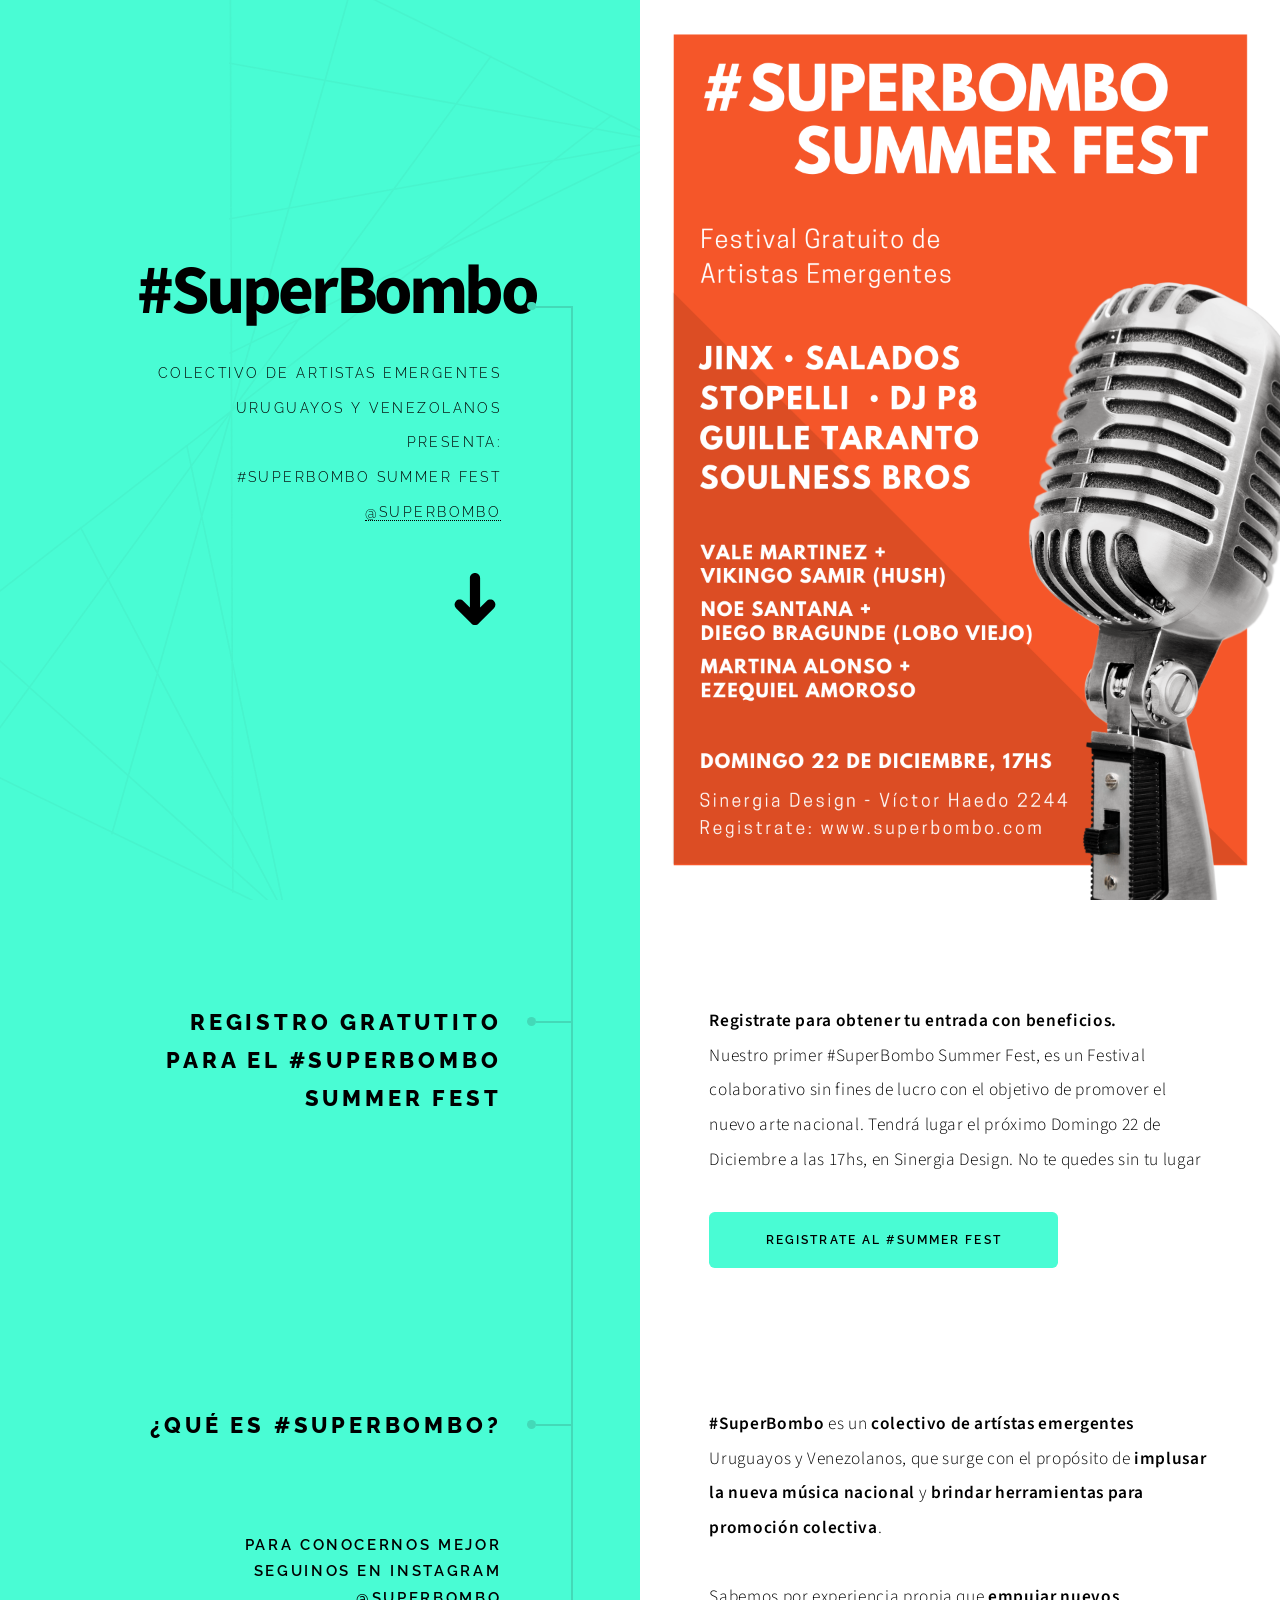
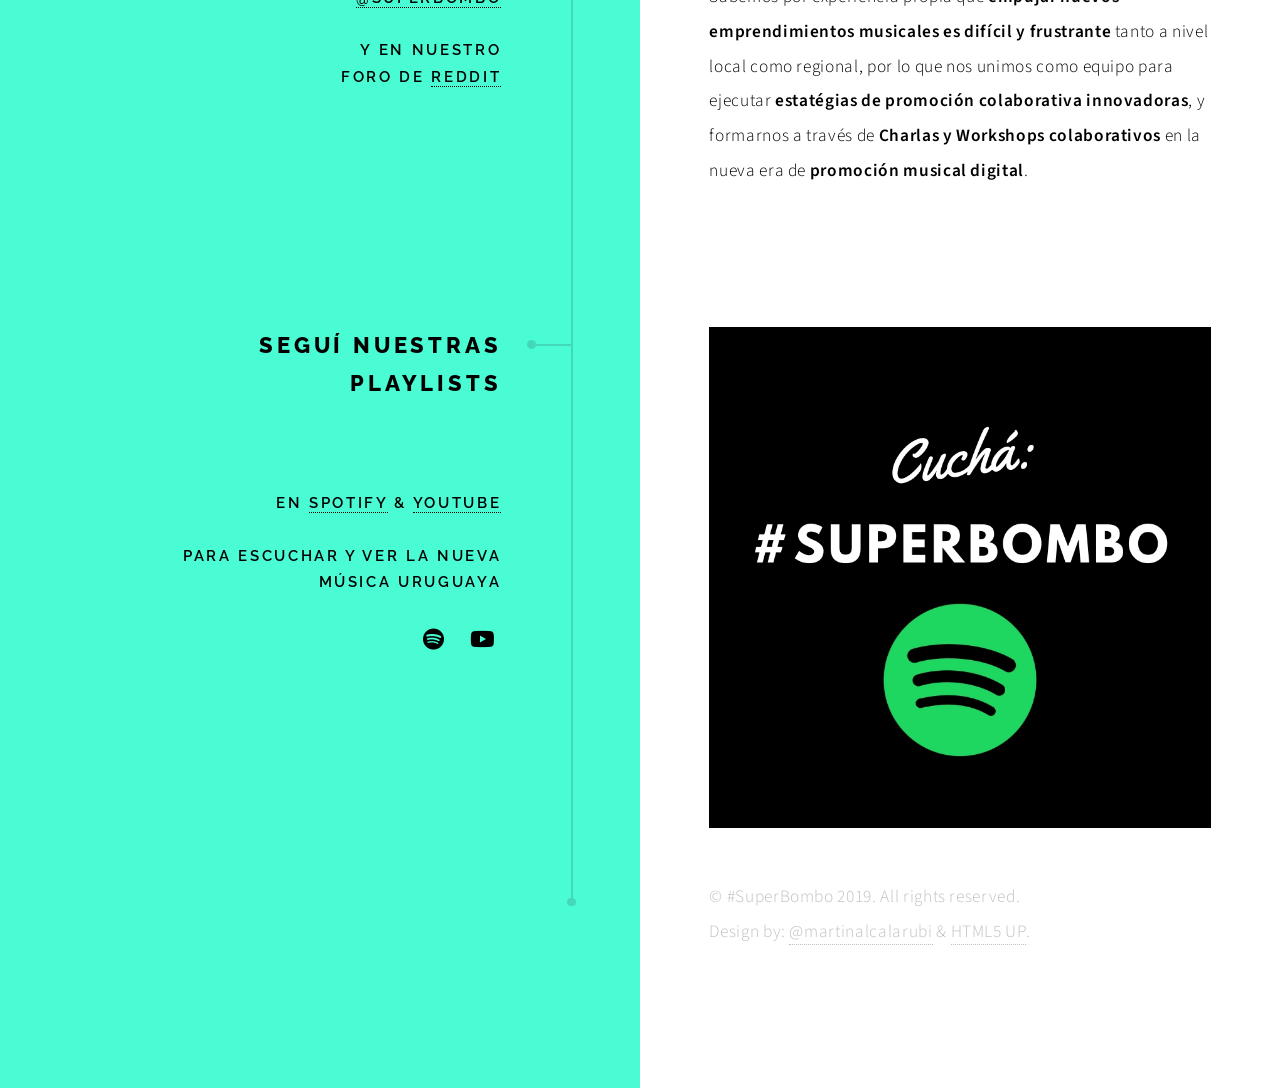
==== commit 427042bb: "minor changes" ====
--- a/index.html
+++ b/index.html
@@ -99,7 +99,7 @@
 						<div class="content">
 							<p><strong>Registrate para obtener tu entrada con beneficios.</strong></br>Nuestro primer #SuperBombo Summer Fest, es un Festival colaborativo sin fines de lucro con el objetivo de promover el nuevo arte nacional. Tendrá lugar el próximo Domingo 22 de Diciembre a las 17hs, en Sinergia Design. No te quedes sin tu lugar</p>
 							<ul class="actions">
-								<li><a href="https://www.eventbrite.com/e/superbombo-summer-fest-registration-86314514035" target="_blank"class="button primary large">Registrate al #SuperBomboFest</a></li>
+								<li><a href="https://www.eventbrite.com/e/superbombo-summer-fest-registration-86314514035" target="_blank"class="button primary large">Registrate al #Summer Fest</a></li>
 								<!-- <li><a href="#" class="button large">Learn More</a></li> -->
 							</ul>
 						</div>
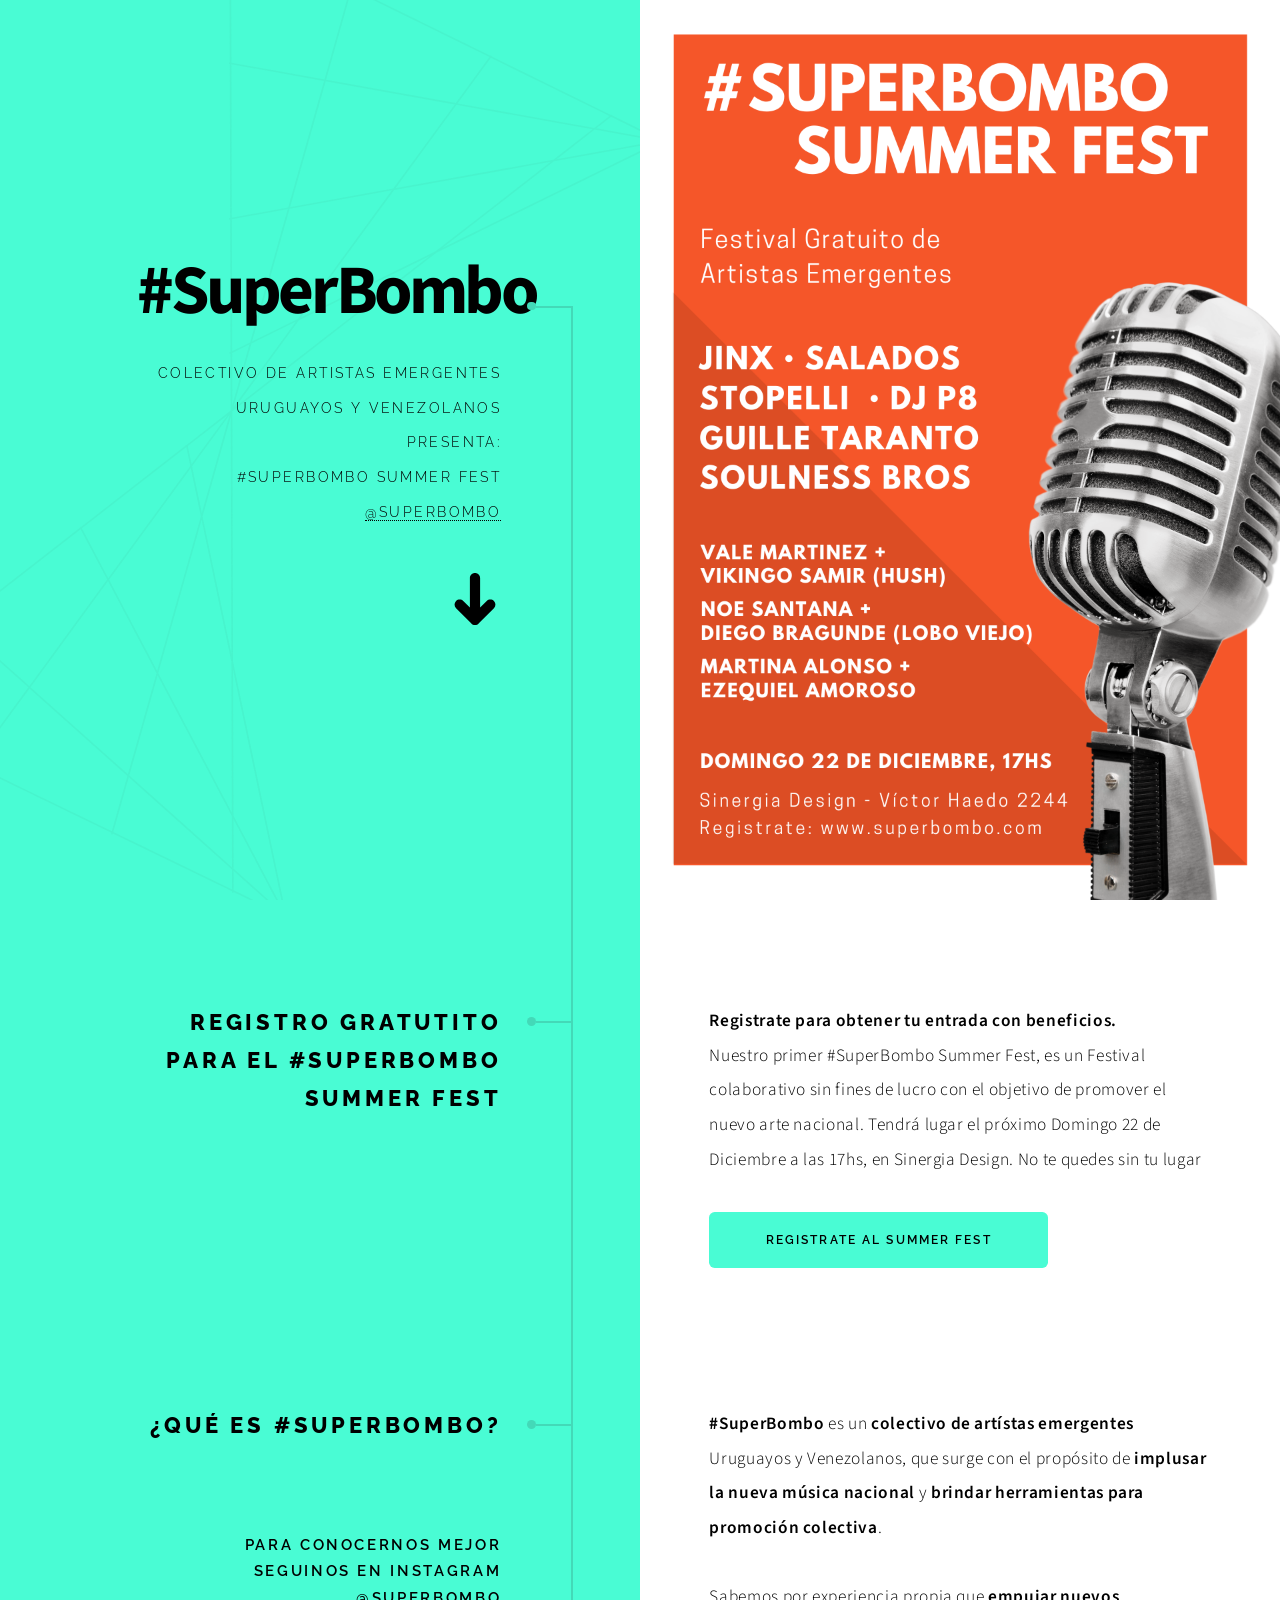
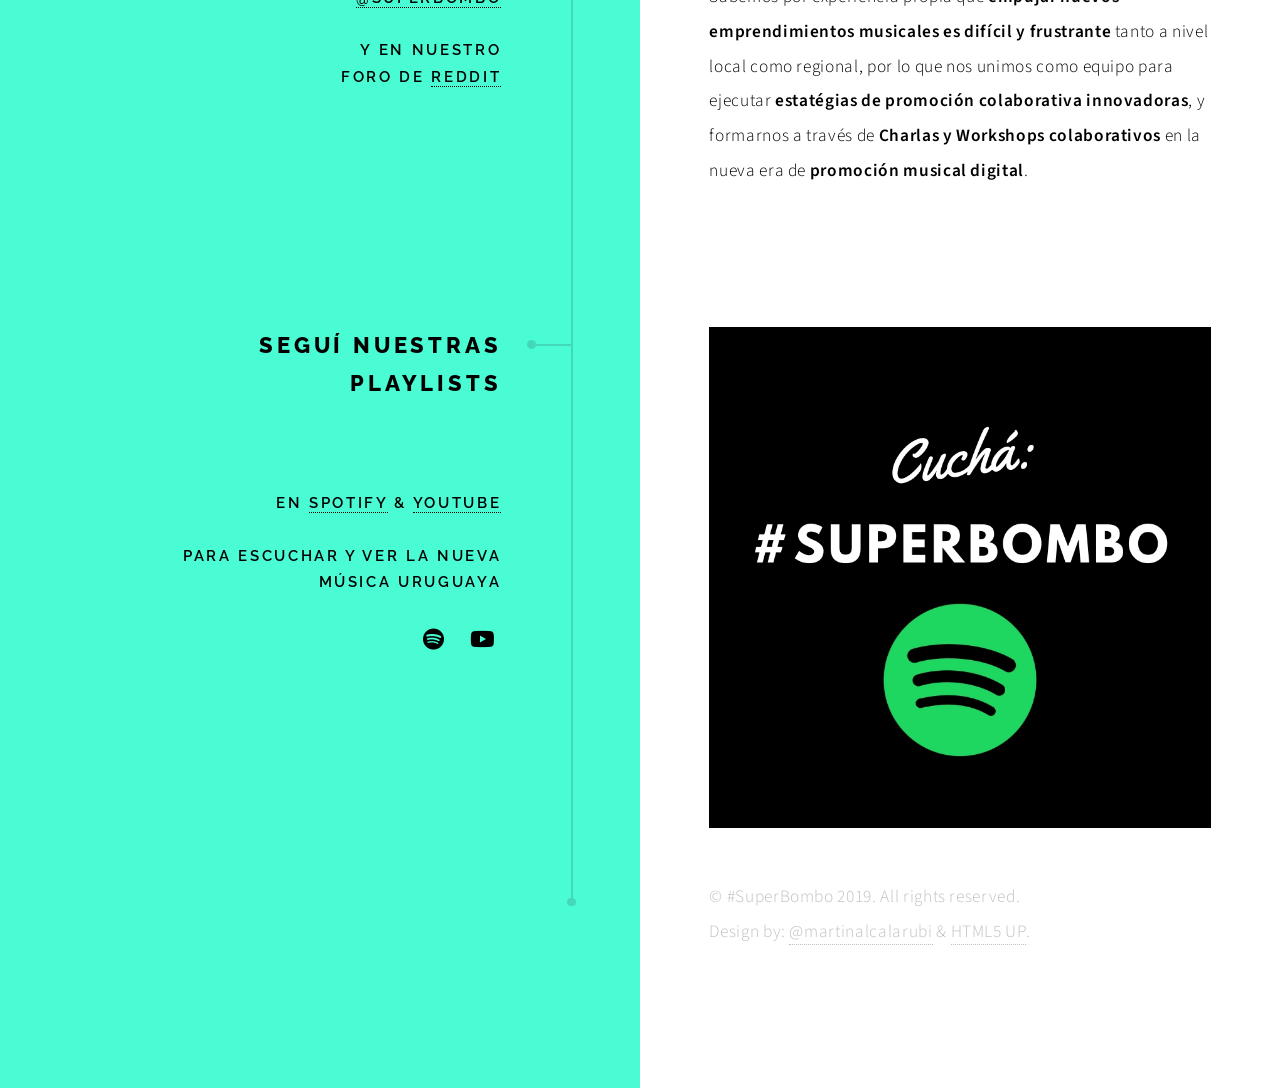
==== commit dea89240: "minor changes" ====
--- a/index.html
+++ b/index.html
@@ -99,7 +99,7 @@
 						<div class="content">
 							<p><strong>Registrate para obtener tu entrada con beneficios.</strong></br>Nuestro primer #SuperBombo Summer Fest, es un Festival colaborativo sin fines de lucro con el objetivo de promover el nuevo arte nacional. Tendrá lugar el próximo Domingo 22 de Diciembre a las 17hs, en Sinergia Design. No te quedes sin tu lugar</p>
 							<ul class="actions">
-								<li><a href="https://www.eventbrite.com/e/superbombo-summer-fest-registration-86314514035" target="_blank"class="button primary large">Registrate al #Summer Fest</a></li>
+								<li><a href="https://www.eventbrite.com/e/superbombo-summer-fest-registration-86314514035" target="_blank"class="button primary large">Registrate al Summer Fest</a></li>
 								<!-- <li><a href="#" class="button large">Learn More</a></li> -->
 							</ul>
 						</div>
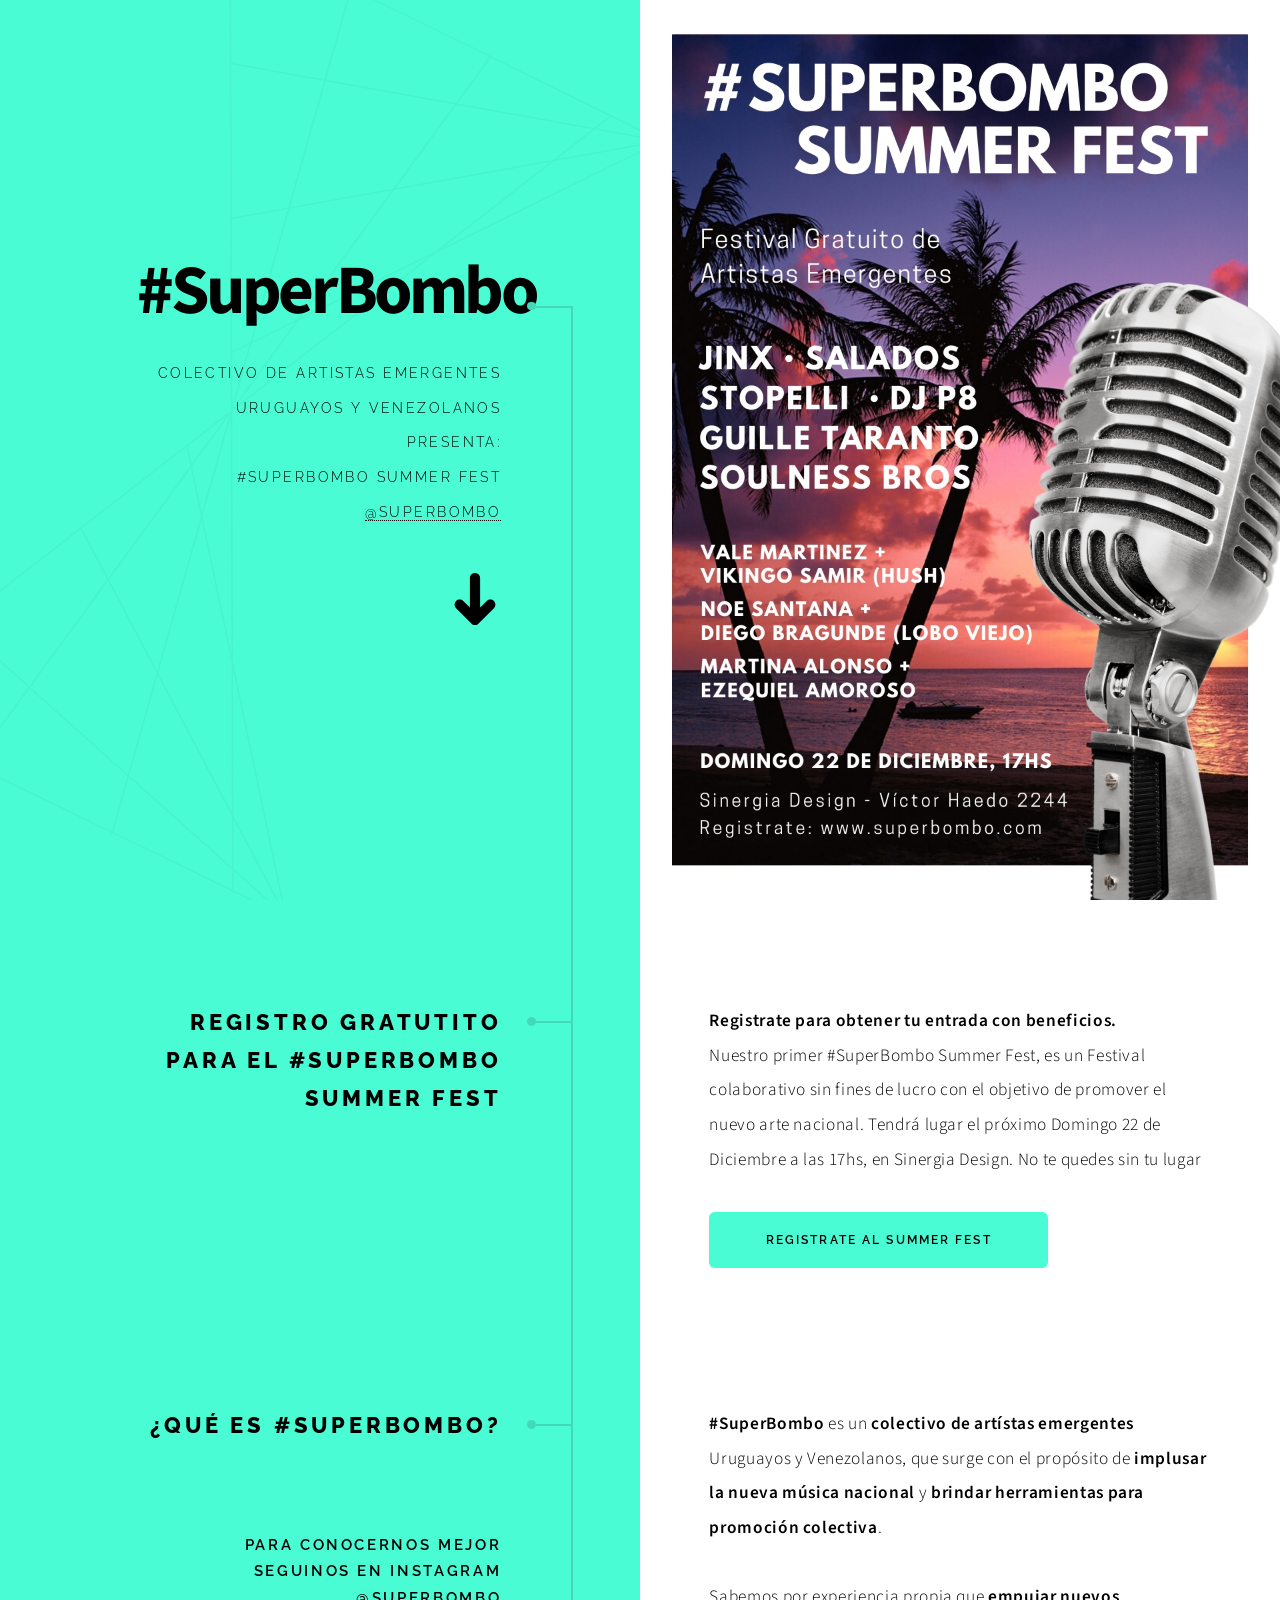
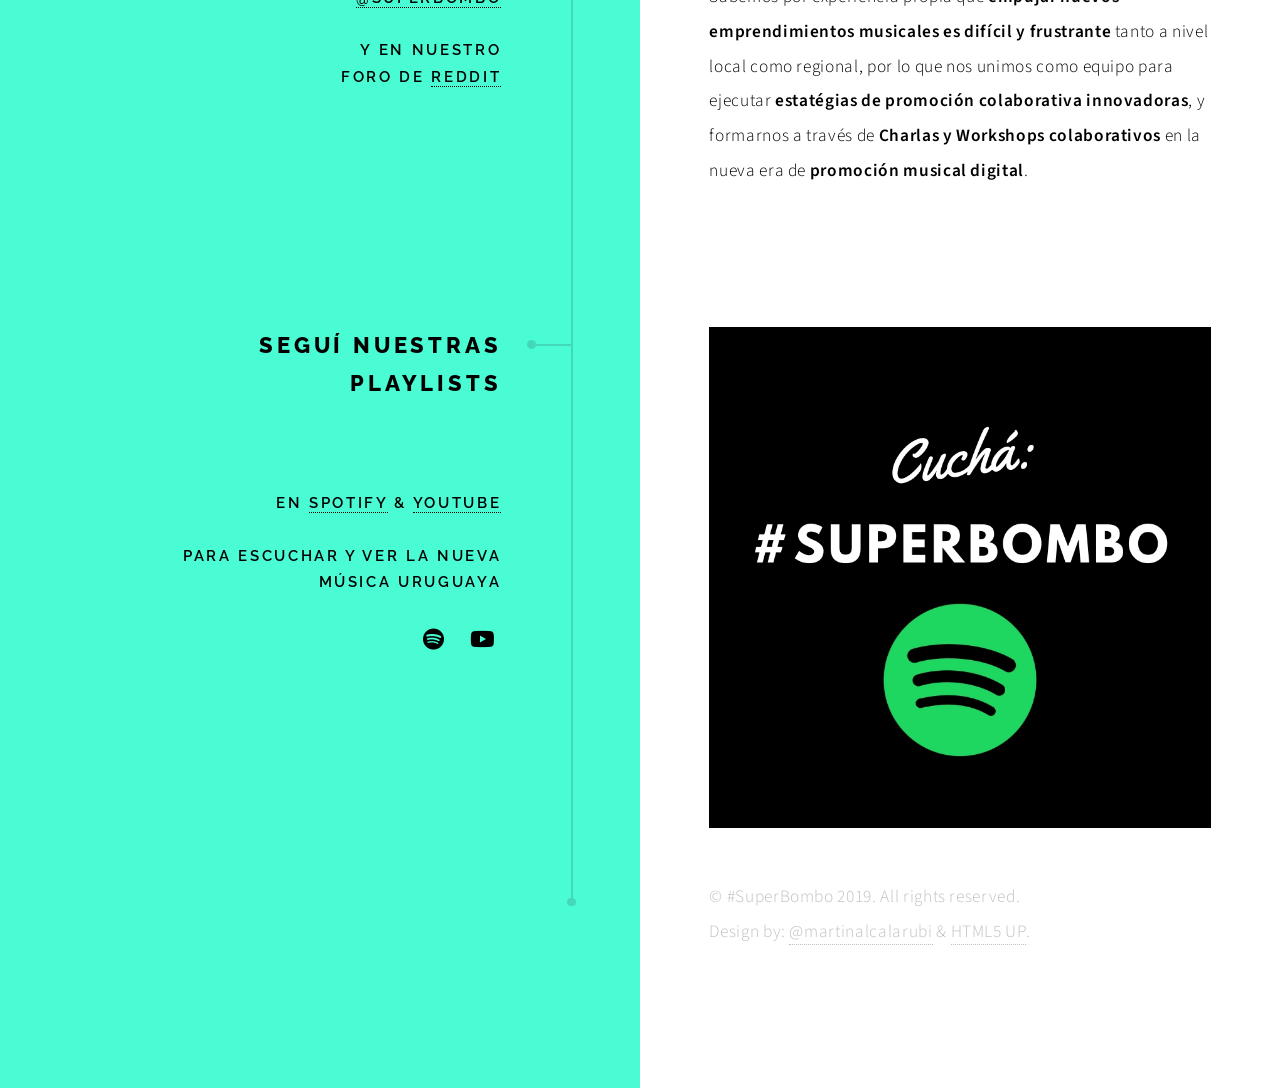
==== commit a46ab0ab: "minor changes" ====
--- a/index.html
+++ b/index.html
@@ -29,7 +29,7 @@
 							</ul>
 						</header>
 						<div class="content">
-							<span class="image fill" data-position="center"><img src="images/SBBannerWeb.png" alt="" /></span>
+							<span class="image fill" data-position="center"><img src="images/SBBannerWebV2.jpg" alt="" /></span>
 						</div>
 					</section>
 
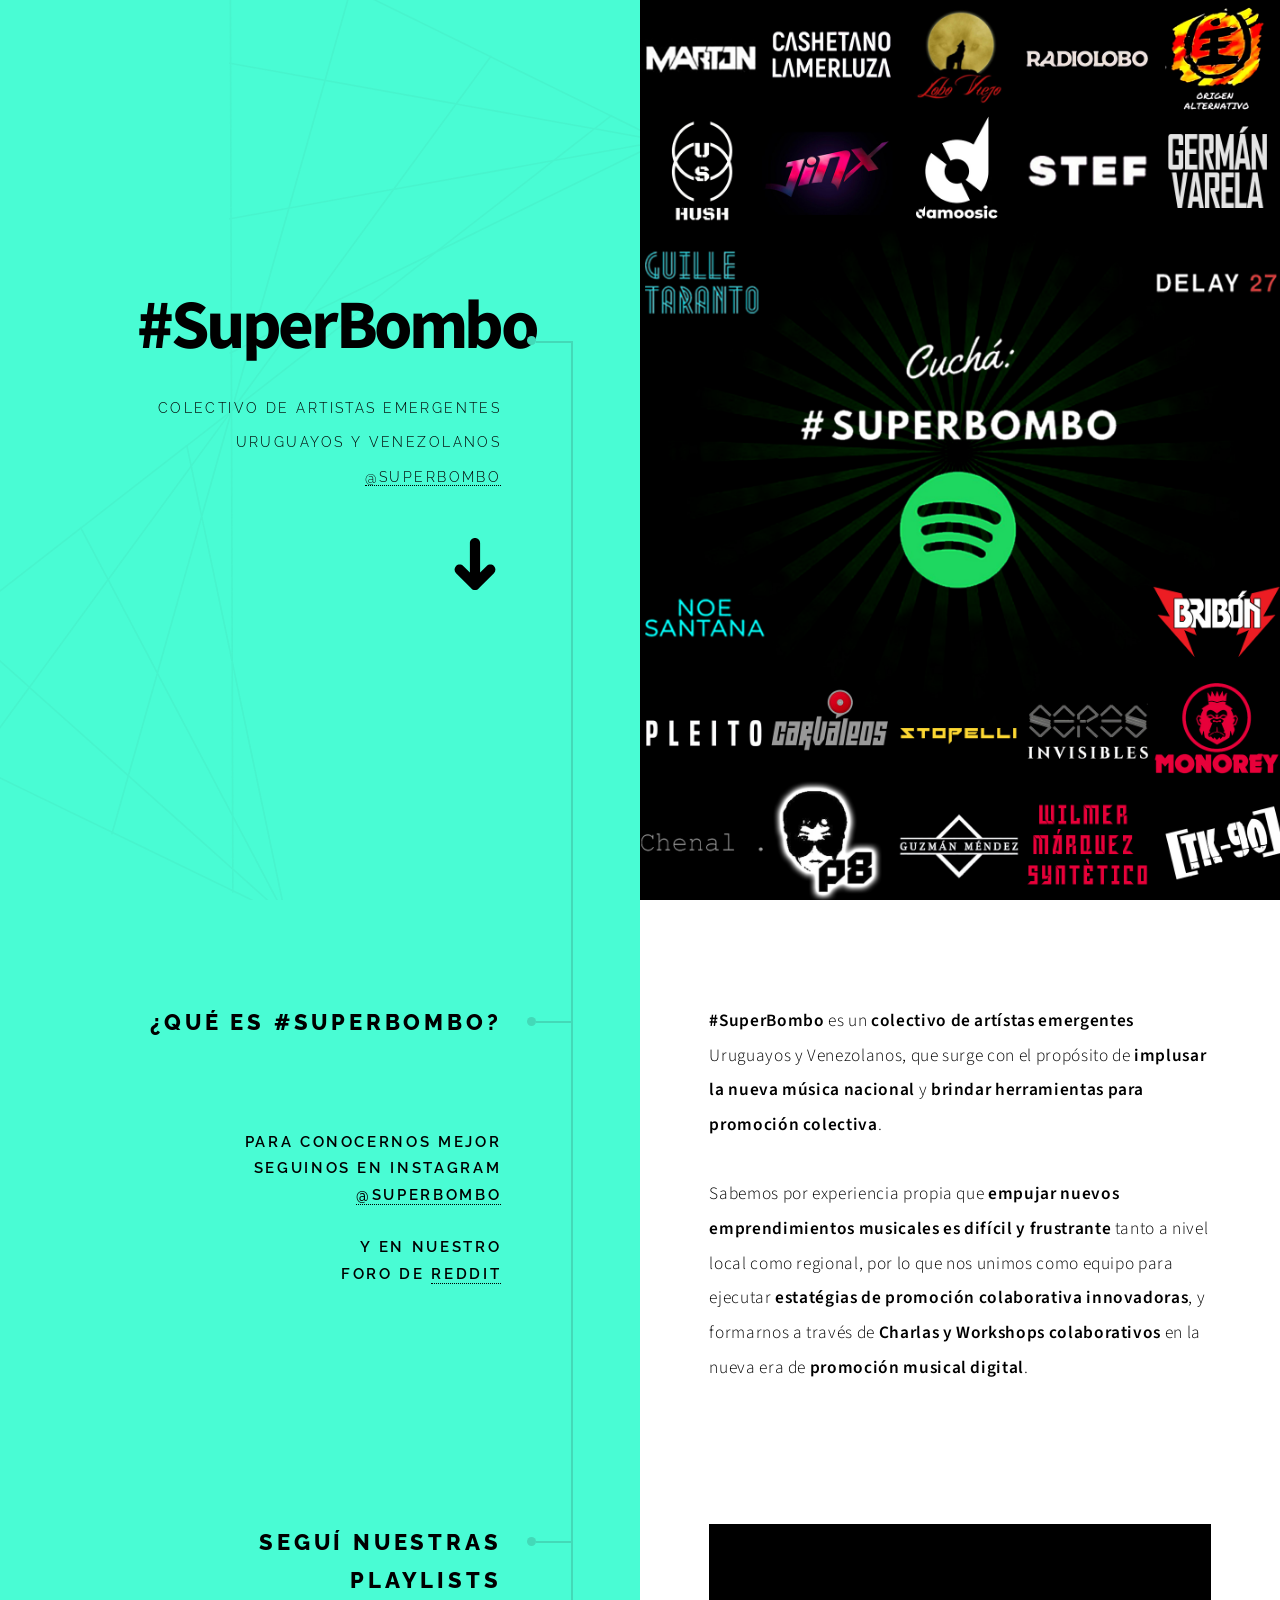
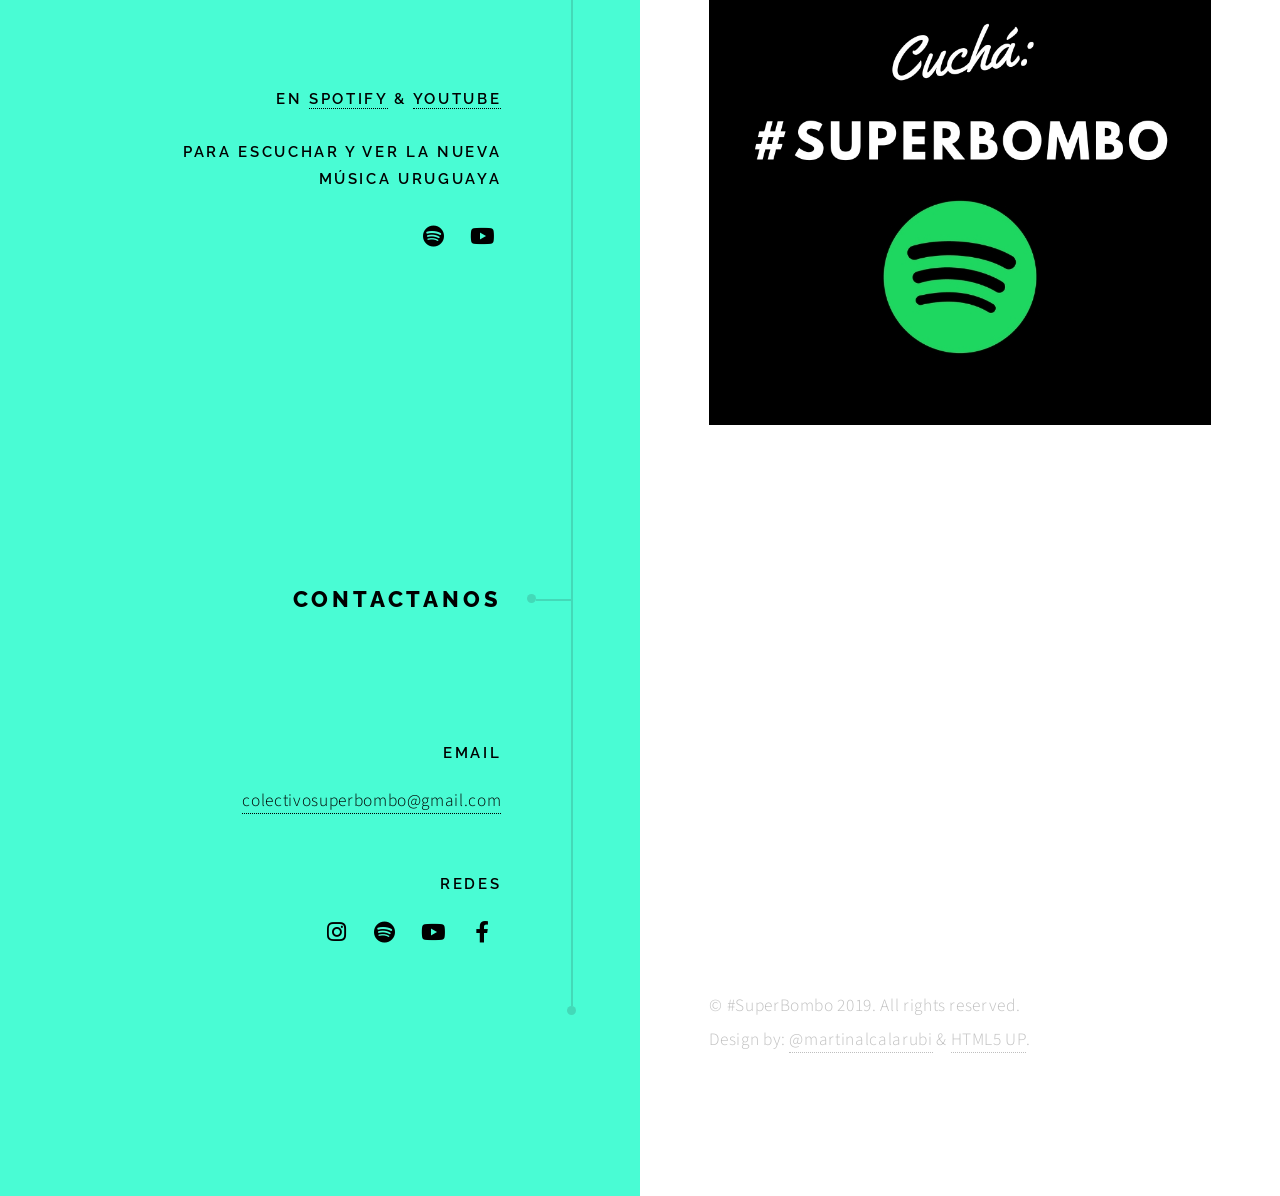
==== commit ca973b2e: "minor changes" ====
--- a/index.html
+++ b/index.html
@@ -6,6 +6,15 @@
 -->
 <html>
 	<head>
+		<!-- Global site tag (gtag.js) - Google Analytics -->
+		<script async src="https://www.googletagmanager.com/gtag/js?id=UA-154897902-1"></script>
+		<script>
+		  window.dataLayer = window.dataLayer || [];
+		  function gtag(){dataLayer.push(arguments);}
+		  gtag('js', new Date());
+
+		  gtag('config', 'UA-154897902-1');
+		</script>
 		<title>#SuperBombo: Colectivo de artistas emergentes</title>
 		<meta charset="utf-8" />
 		<meta name="viewport" content="width=device-width, initial-scale=1, user-scalable=no" />
@@ -23,13 +32,13 @@
 					<section class="intro">
 						<header>
 							<h1>#SuperBombo</h1>
-							<p>Colectivo de artistas emergentes</br>Uruguayos y Venezolanos</br> Presenta:</br>#SuperBombo Summer Fest</br><a href="https://instagram.com/superbombo" target="_blank">@superbombo</a> <!-- / <a href="https://html5up.net">HTML5 UP</a> --></p>
+							<p>Colectivo de artistas emergentes</br>Uruguayos y Venezolanos<!-- </br> Presenta:</br>#SuperBombo Summer Fest --></br><a href="https://instagram.com/superbombo" target="_blank">@superbombo</a> <!-- / <a href="https://html5up.net">HTML5 UP</a> --></p>
 							<ul class="actions">
 								<li><a href="#first" class="arrow scrolly"><span class="label">Next</span></a></li>
 							</ul>
 						</header>
 						<div class="content">
-							<span class="image fill" data-position="center"><img src="images/SBBannerWebV2.jpg" alt="" /></span>
+							<span class="image fill" data-position="center"><img src="images/AficheBandasV2.jpg" alt="" /></span>
 						</div>
 					</section>
 
@@ -92,7 +101,7 @@
 					</section> -->
 
 				<!-- Section -->
-					<section>
+					<!-- <section>
 						<header>
 							<h2>Registro gratutito</br>para el #SuperBombo</br>Summer Fest</h2>
 						</header>
@@ -100,10 +109,10 @@
 							<p><strong>Registrate para obtener tu entrada con beneficios.</strong></br>Nuestro primer #SuperBombo Summer Fest, es un Festival colaborativo sin fines de lucro con el objetivo de promover el nuevo arte nacional. Tendrá lugar el próximo Domingo 22 de Diciembre a las 17hs, en Sinergia Design. No te quedes sin tu lugar</p>
 							<ul class="actions">
 								<li><a href="https://www.eventbrite.com/e/superbombo-summer-fest-registration-86314514035" target="_blank"class="button primary large">Registrate al Summer Fest</a></li>
-								<!-- <li><a href="#" class="button large">Learn More</a></li> -->
+								<li><a href="#" class="button large">Learn More</a></li>
 							</ul>
 						</div>
-					</section>
+					</section> -->
 
 				<!-- Section -->
 					<section>
@@ -152,8 +161,8 @@
 						</div>
 					</section>
 				<!-- Elements -->
-				<!--
-					<section>
+				
+				<!-- 	<section>
 						<header>
 							<h2>Elements</h2>
 						</header>
@@ -186,9 +195,9 @@
 
 print 'Sorted in ' + i + ' iterations.';</code></pre>
 								</div>
-							</section>
-
-							<section>
+							</section> -->
+
+<!-- 							<section>
 								<header>
 									<h3>Lists</h3>
 								</header>
@@ -235,9 +244,9 @@
 										<li><a href="#" class="button">Default</a></li>
 									</ul>
 								</div>
-							</section>
-
-							<section>
+							</section> -->
+
+<!-- 							<section>
 								<header>
 									<h3>Table</h3>
 								</header>
@@ -334,9 +343,9 @@
 										</table>
 									</div>
 								</div>
-							</section>
-
-							<section>
+							</section> -->
+
+<!-- 							<section>
 								<header>
 									<h3>Buttons</h3>
 								</header>
@@ -359,9 +368,9 @@
 										<li><span class="button disabled">Disabled</span></li>
 									</ul>
 								</div>
-							</section>
-
-							<section>
+							</section> -->
+
+							<!-- <section>
 								<header>
 									<h3>Form</h3>
 								</header>
@@ -416,9 +425,59 @@
 							</section>
 
 						</div>
+					</section> -->
+				
+					<!-- Section -->
+					<section>
+						<header>
+							<h2>Contactanos</h2>
+						</header>
+						<!-- <div class="content">
+							<p><strong>Auctor commodo</strong> interdum et malesuada fames ac ante ipsum primis in faucibus. Pellentesque venenatis dolor imperdiet dolor mattis sagittis.</p>
+							<form>
+								<div class="fields">
+									<div class="field half">
+										<input type="text" name="name" id="name" placeholder="Name" />
+									</div>
+									<div class="field half">
+										<input type="email" name="email" id="email" placeholder="Email" />
+									</div>
+									<div class="field">
+										<textarea name="message" id="message" placeholder="Message" rows="7"></textarea>
+									</div>
+								</div>
+								<ul class="actions">
+									<li><input type="submit" value="Send Message" class="button primary" /></li>
+								</ul>
+							</form>
+						</div> -->
+						<footer>
+							</br>
+							<ul class="items">
+								<li>
+									<h3>Email</h3>
+									<a href="#">colectivosuperbombo@gmail.com</a>
+								</li>
+								<!-- <li>
+									<h3>Phone</h3>
+									<a href="#">(000) 000-0000</a>
+								</li>
+								<li>
+									<h3>Address</h3>
+									<span>1234 Somewhere Road, Nashville, TN 00000</span>
+								</li> -->
+								<li>
+									<h3>Redes</h3>
+									<ul class="icons">						
+										<li><a href="https://www.instagram.com/superbombo/" class="icon brands fa-instagram" target="_blank"><span class="label">Instagram</span></a></li>
+										<li><a href="https://open.spotify.com/playlist/7JH5o0ULTYWvdC6w6sTnpC?si=2jiEAfyVTha-HYq16SNhoQ" class="icon brands fa-spotify" target="_blank"><span class="label">Spotify</span></a></li>				
+										<li><a href="https://www.youtube.com/channel/UCRXZlw--zNvwN9e4viiqx-A" class="icon brands fa-youtube"  target="_blank"><span class="label">YouTube</span></a></li>				
+										<li><a href="https://www.facebook.com/colectivosuperbombo/" class="icon brands fa-facebook-f"  target="_blank"><span class="label">Facebook</span></a></li>		
+									</ul>
+								</li>
+							</ul>
+						</footer>
 					</section>
-				-->
-
 				
 
 				<!-- Copyright -->
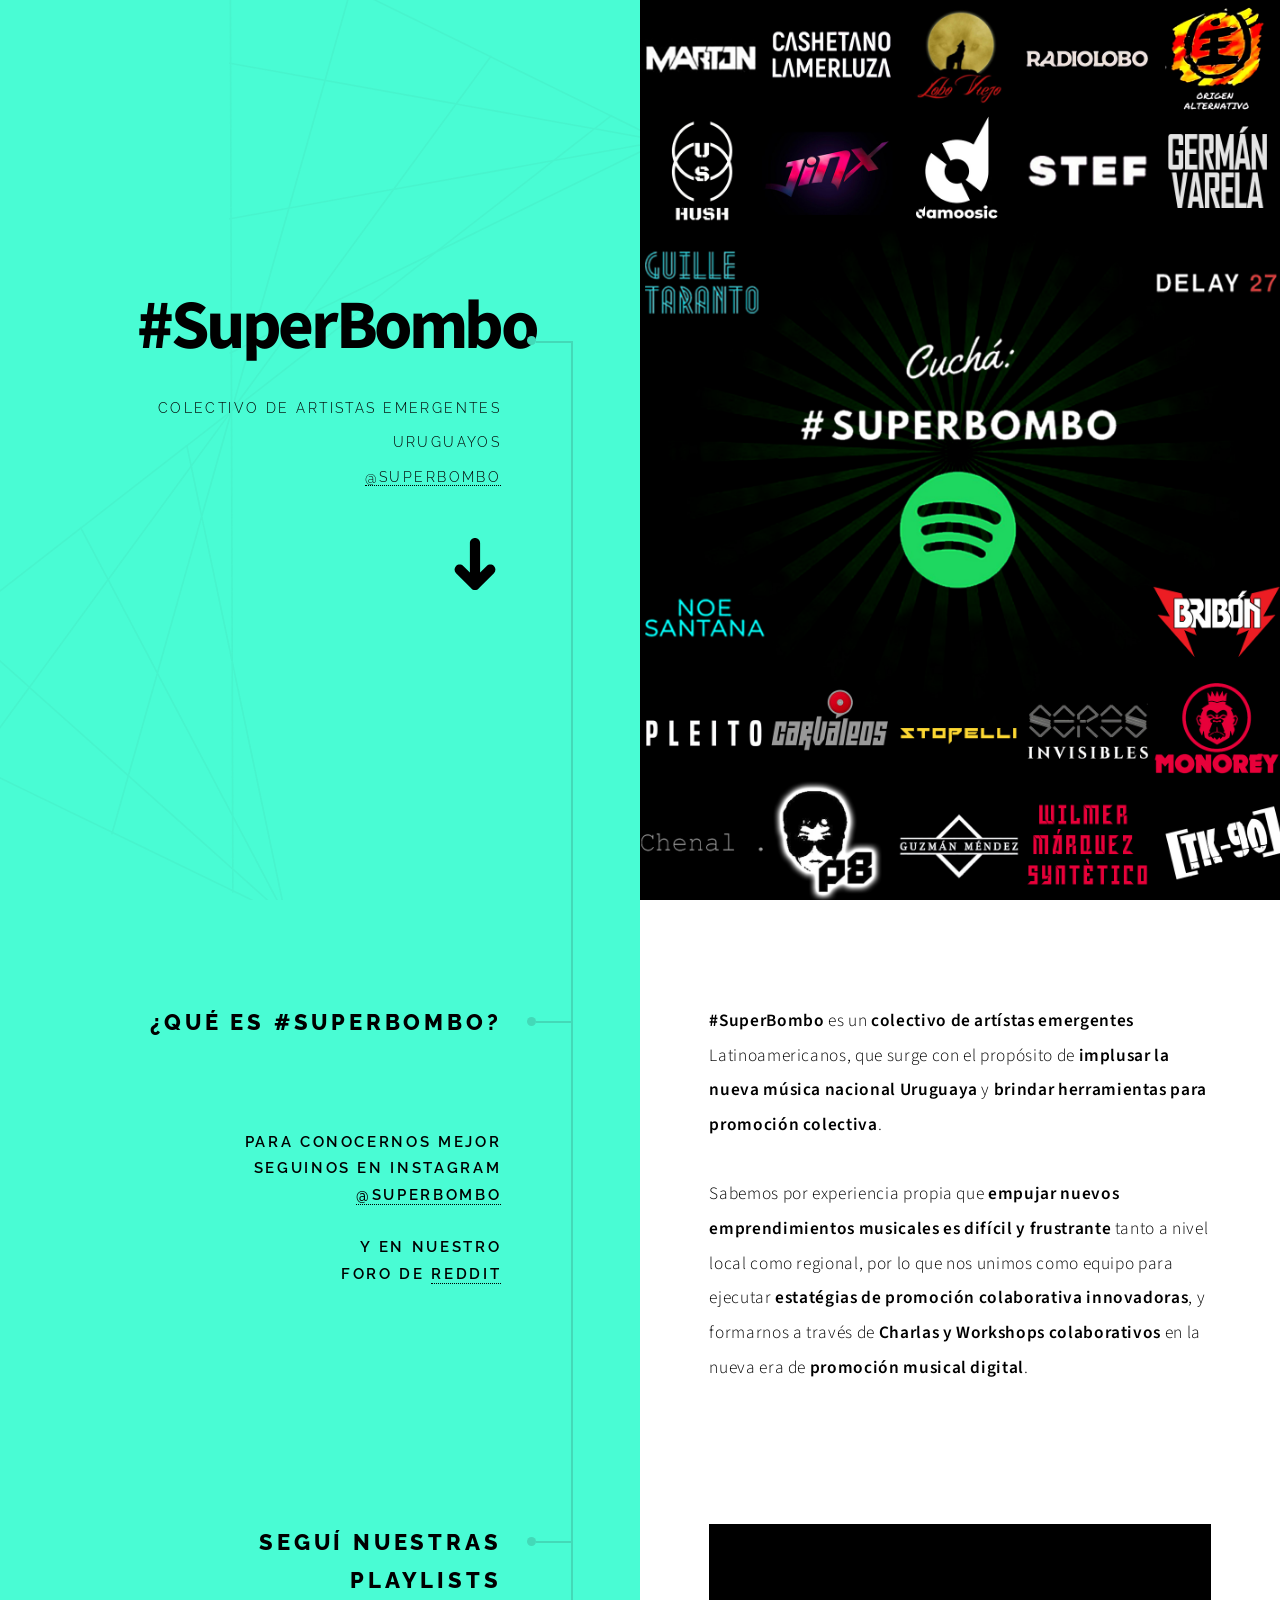
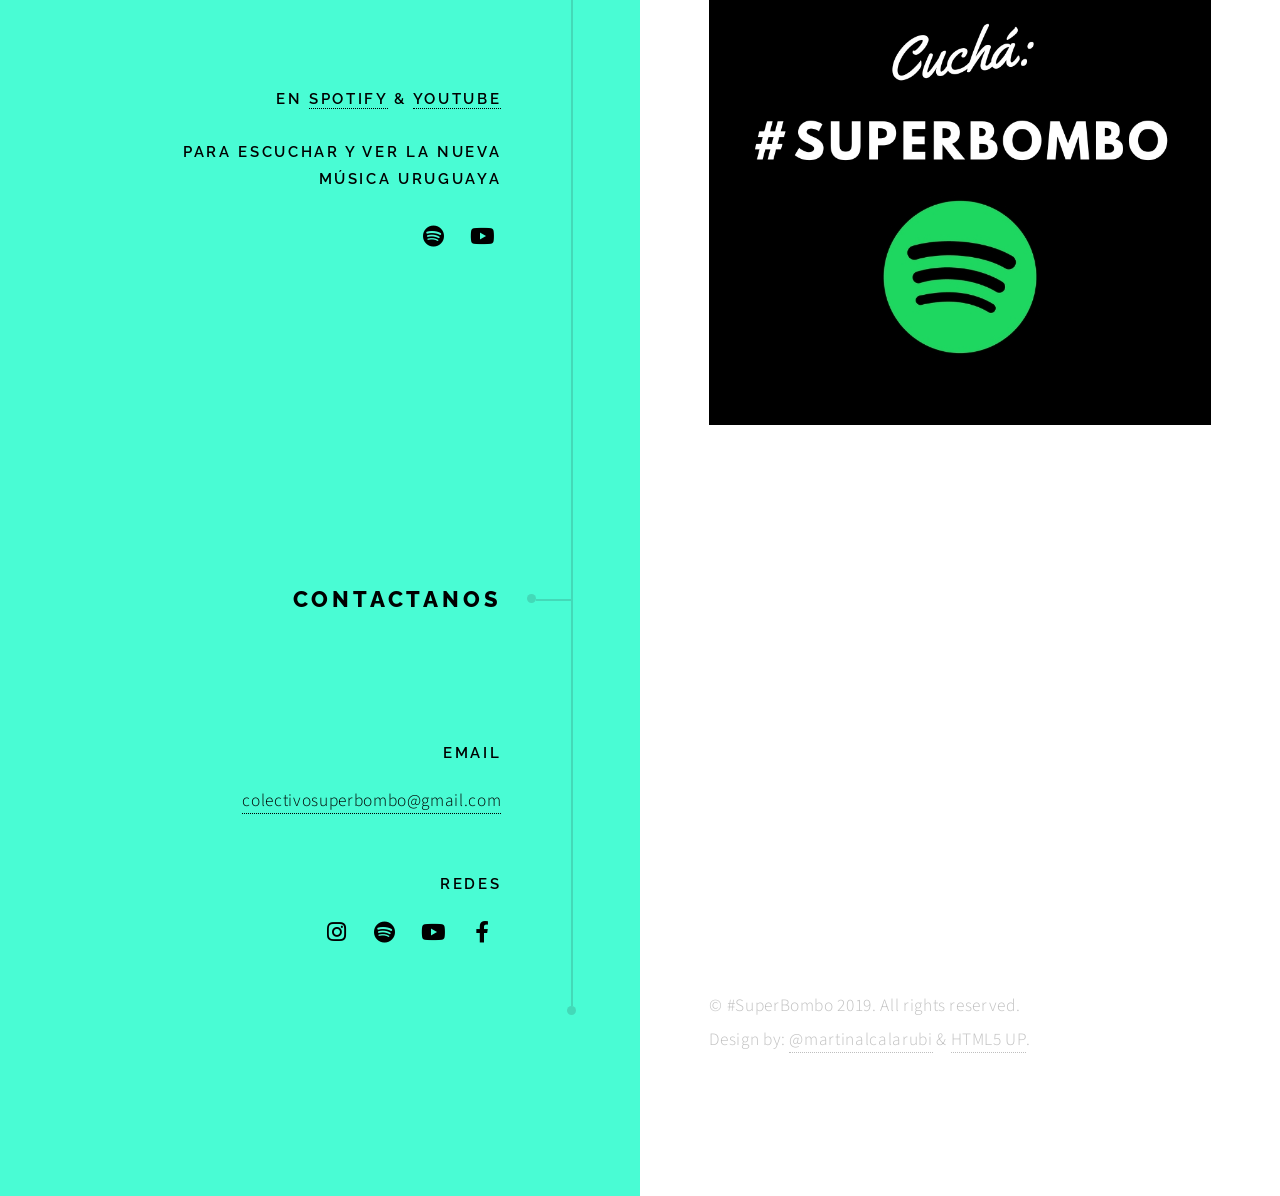
==== commit 5076ece6: "minor changes" ====
--- a/index.html
+++ b/index.html
@@ -32,7 +32,7 @@
 					<section class="intro">
 						<header>
 							<h1>#SuperBombo</h1>
-							<p>Colectivo de artistas emergentes</br>Uruguayos y Venezolanos<!-- </br> Presenta:</br>#SuperBombo Summer Fest --></br><a href="https://instagram.com/superbombo" target="_blank">@superbombo</a> <!-- / <a href="https://html5up.net">HTML5 UP</a> --></p>
+							<p>Colectivo de artistas emergentes</br>Uruguayos<!-- </br> Presenta:</br>#SuperBombo Summer Fest --></br><a href="https://instagram.com/superbombo" target="_blank">@superbombo</a> <!-- / <a href="https://html5up.net">HTML5 UP</a> --></p>
 							<ul class="actions">
 								<li><a href="#first" class="arrow scrolly"><span class="label">Next</span></a></li>
 							</ul>
@@ -125,7 +125,7 @@
 							<h3>Y en Nuestro</br>foro de <!-- /br>para conocernos mejor y estar al tanto de nuestras novedades --><a href="https://www.reddit.com/r/SuperBombo/" target="_blank">Reddit</a></h3>
 						</header>
 						<div class="content">
-							<p><strong>#SuperBombo</strong> es un <strong>colectivo de artístas emergentes</strong> Uruguayos y Venezolanos, que surge con el propósito de <strong>implusar la nueva música nacional</strong> y <strong>brindar herramientas para promoción colectiva</strong>.</p>
+							<p><strong>#SuperBombo</strong> es un <strong>colectivo de artístas emergentes</strong> Latinoamericanos, que surge con el propósito de <strong>implusar la nueva música nacional Uruguaya</strong> y <strong>brindar herramientas para promoción colectiva</strong>.</p>
 							<!-- <ul class="feature-icons">
 								<li class="icon solid fa-laptop">Consequat tempus</li>
 								<li class="icon solid fa-bolt">Etiam adipiscing</li>
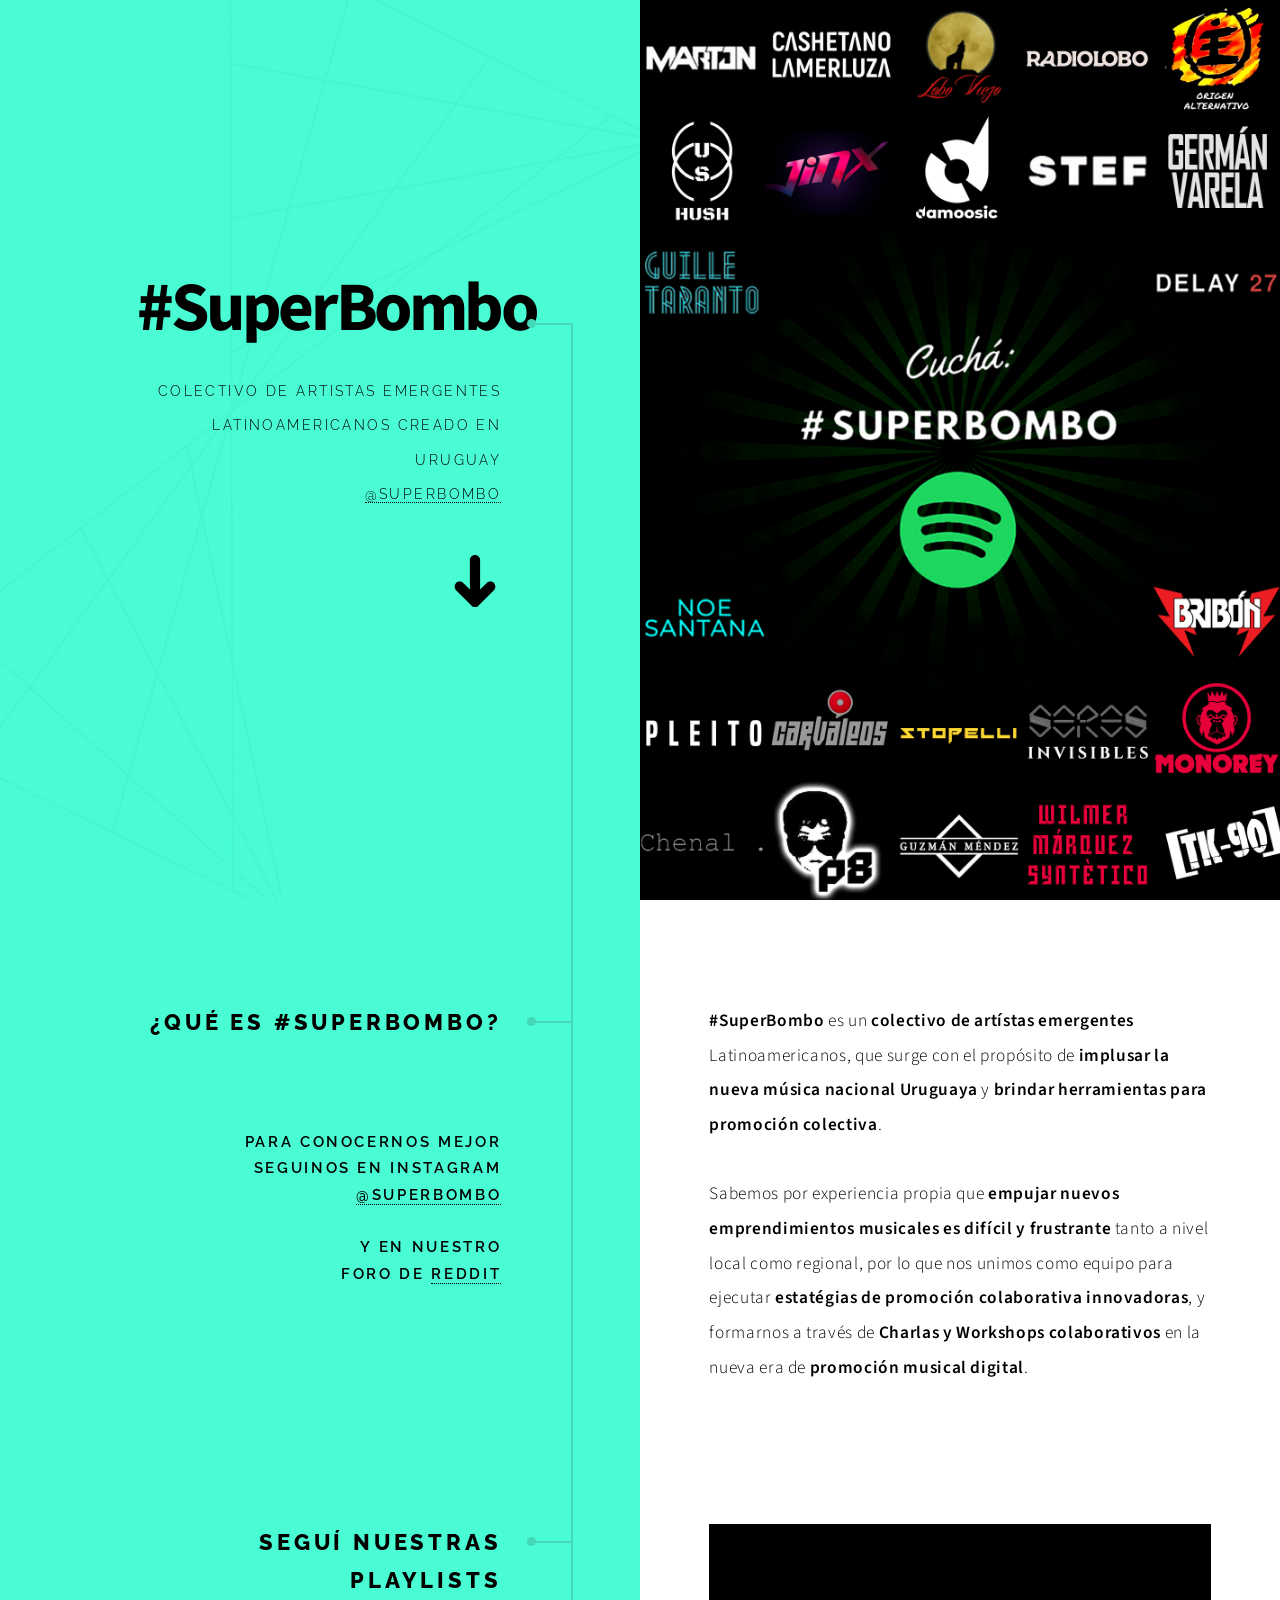
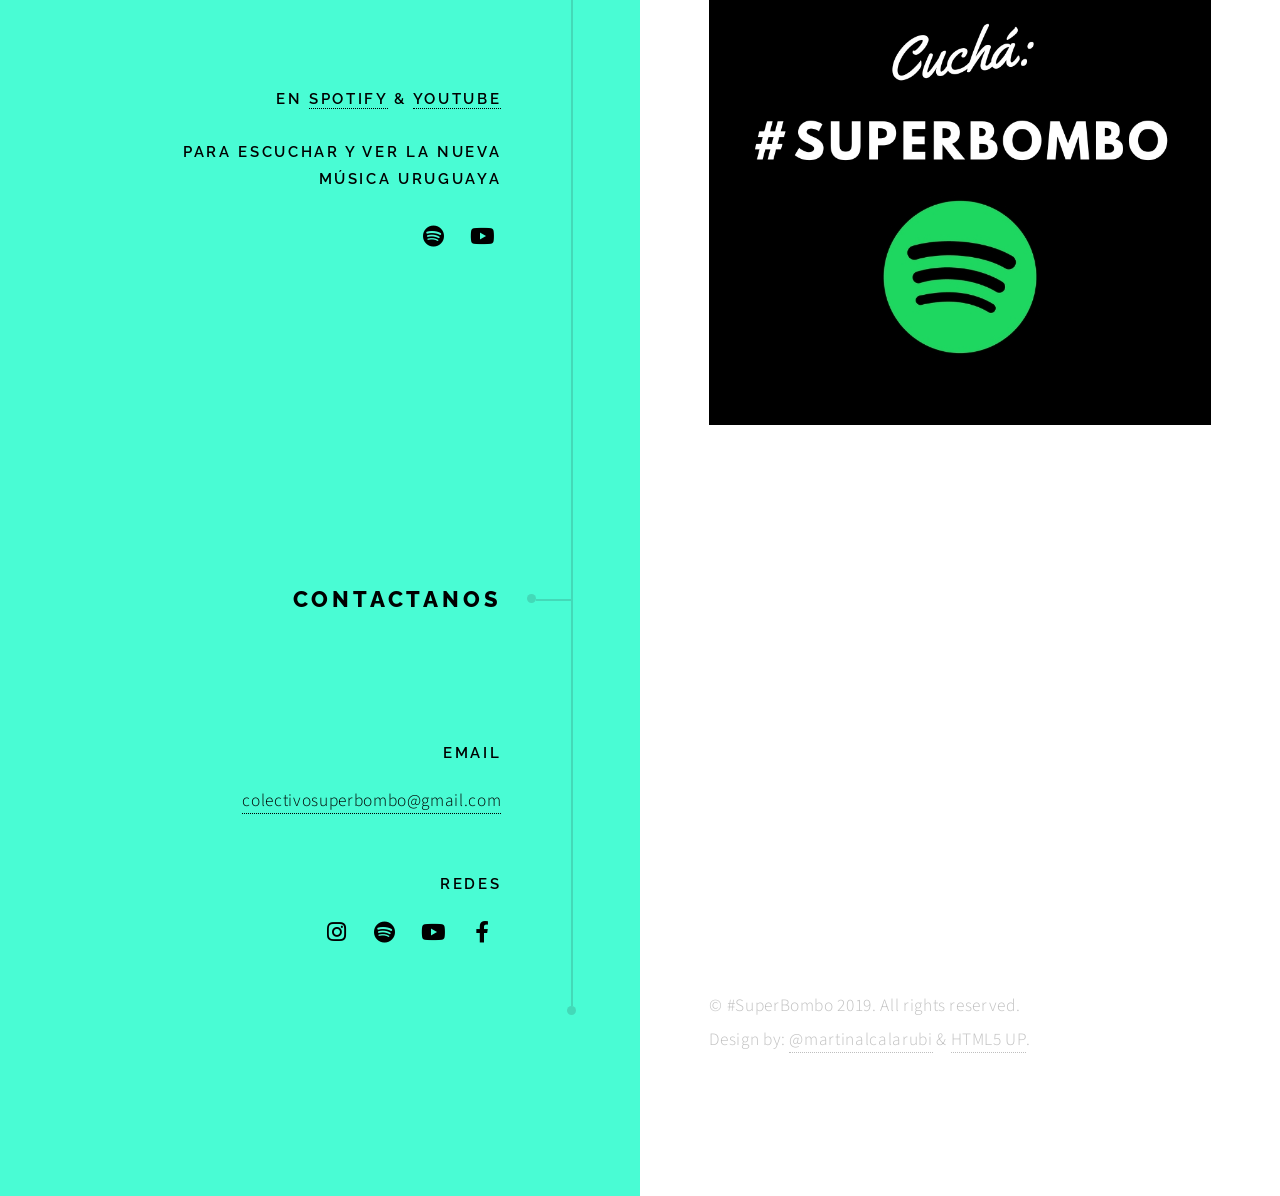
==== commit 9774455b: "minor changes" ====
--- a/index.html
+++ b/index.html
@@ -32,7 +32,7 @@
 					<section class="intro">
 						<header>
 							<h1>#SuperBombo</h1>
-							<p>Colectivo de artistas emergentes</br>Uruguayos<!-- </br> Presenta:</br>#SuperBombo Summer Fest --></br><a href="https://instagram.com/superbombo" target="_blank">@superbombo</a> <!-- / <a href="https://html5up.net">HTML5 UP</a> --></p>
+							<p>Colectivo de artistas emergentes</br>Latinoamericanos creado en Uruguay<!-- </br> Presenta:</br>#SuperBombo Summer Fest --></br><a href="https://instagram.com/superbombo" target="_blank">@superbombo</a> <!-- / <a href="https://html5up.net">HTML5 UP</a> --></p>
 							<ul class="actions">
 								<li><a href="#first" class="arrow scrolly"><span class="label">Next</span></a></li>
 							</ul>
